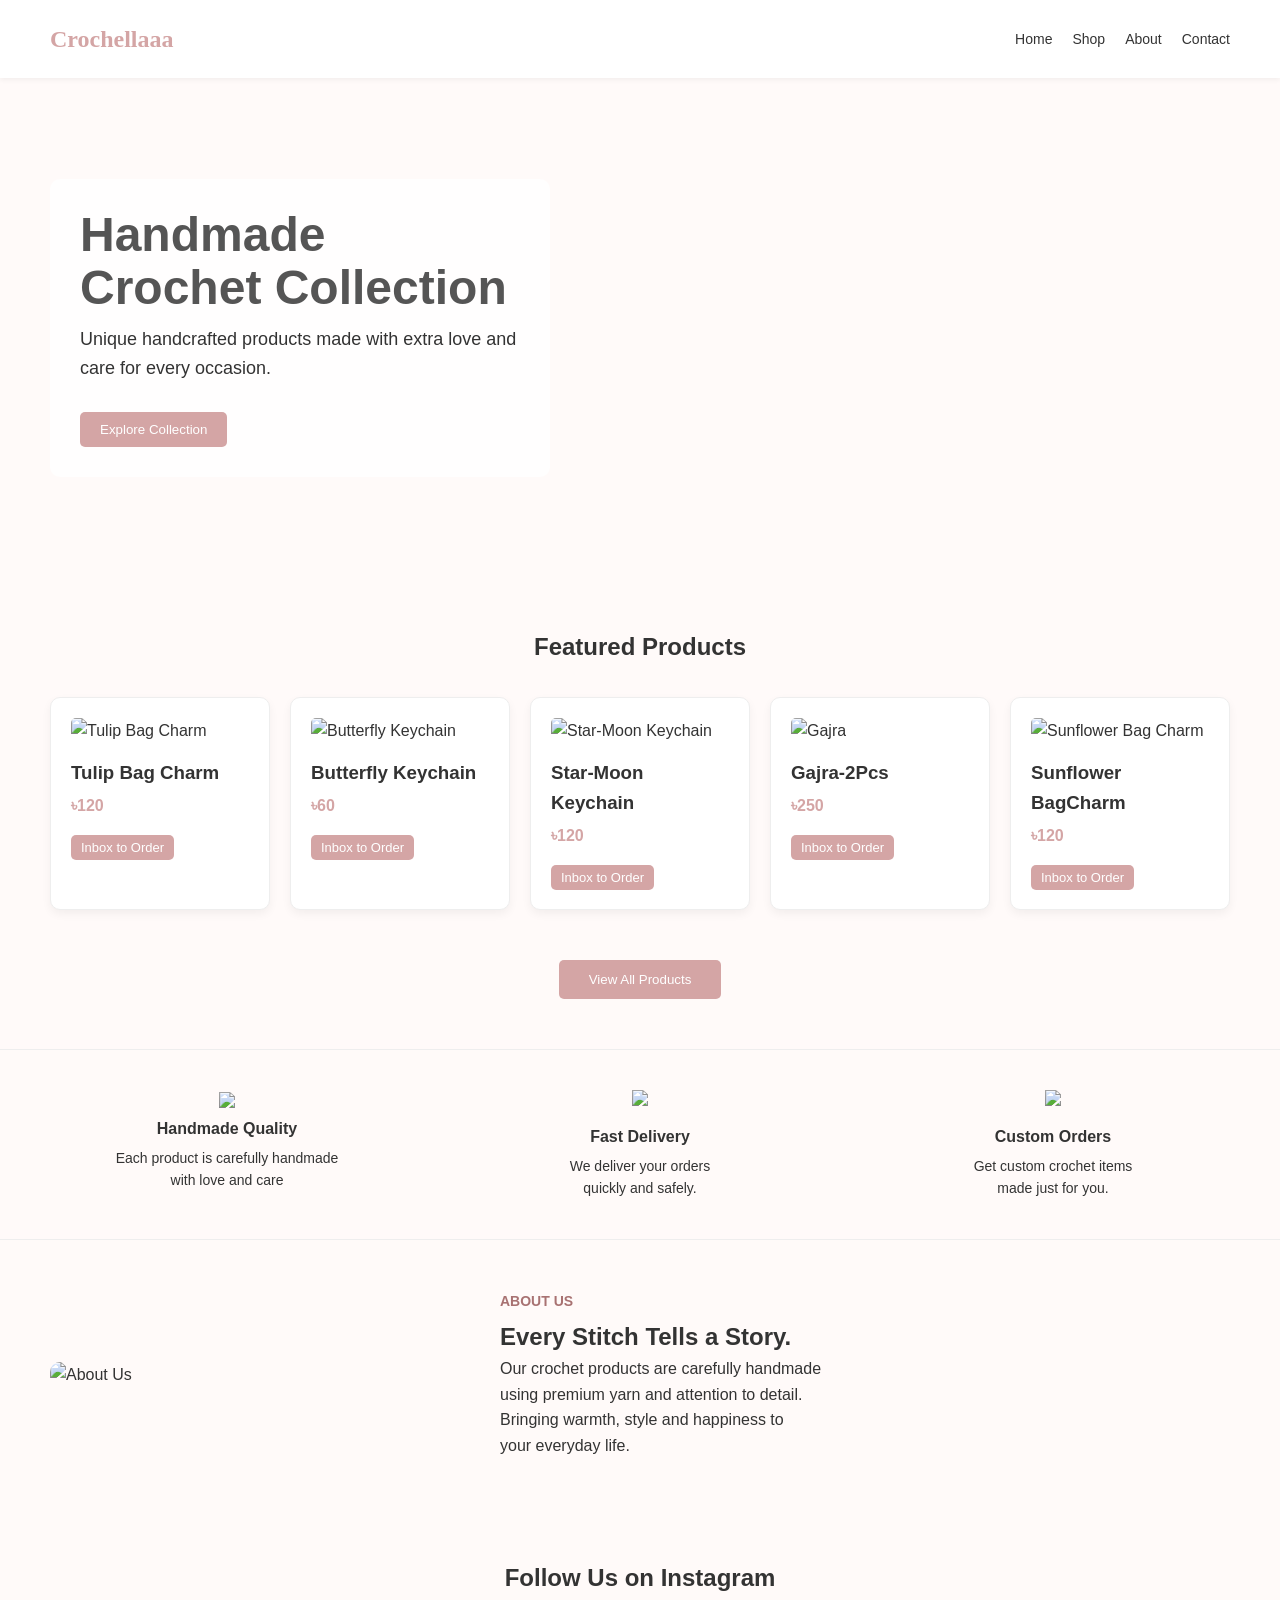
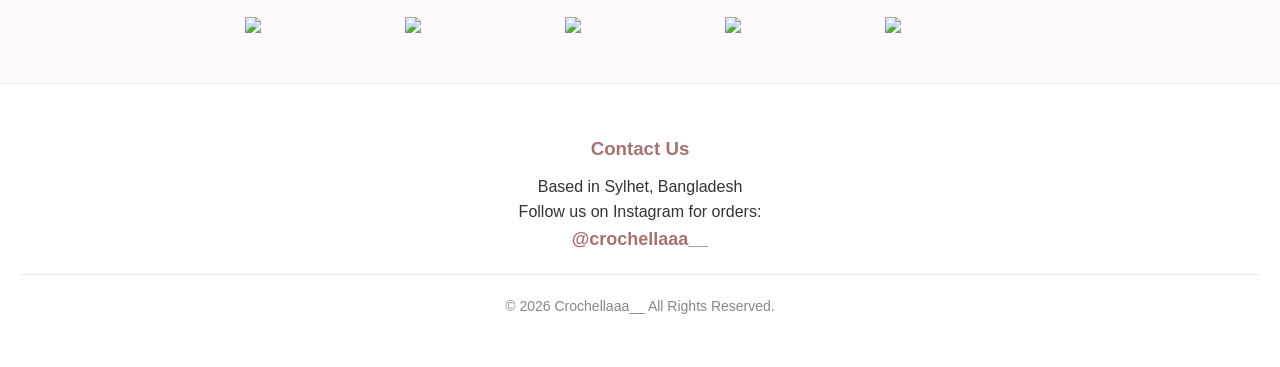
==== index.html @ 15007c13 "Add files via upload" ====
<!DOCTYPE html>
<html lang="en">
<head>

    <link rel="stylesheet" href="style.css">
    <meta charset="UTF-8">
    <meta name="viewport" content="width=device-width, initial-scale=1.0">
    <title>Crochet Studio</title>
    <style>
        html {
    scroll-behavior: smooth;
}
        /* General Styles */
        * { margin: 0; padding: 0; box-sizing: border-box; font-family: 'Arial', sans-serif; }
        body { background-color: #fffaf9; color: #333; line-height: 1.6; }
        
        /* Header */
        header { display: flex; justify-content: space-between; align-items: center; padding: 20px 50px; background: #fff; }
        .logo { font-size: 24px; font-weight: bold; color: #d4a5a5; }
        nav ul { display: flex; list-style: none; }
        nav ul li { margin-left: 20px; }
        nav ul li a { text-decoration: none; color: #333; font-weight: 500; }

        /* Hero Section */
        .hero { 
            height: 500px; 
            background-size: cover; 
            background-position: center; 
            display: flex; 
            align-items: center; 
            padding-left: 50px;
        }
        .hero-content { max-width: 500px; background: rgba(255, 255, 255, 0.8); padding: 30px; border-radius: 10px; }
        .hero h1 { font-size: 48px; color: #555; margin-bottom: 10px; }
        .hero-buttons button { padding: 10px 20px; border: none; cursor: pointer; border-radius: 5px; margin-right: 10px; }
        
        /* Featured Products Section */
        .featured { padding: 50px; text-align: center; }
        .product-grid { display: flex; gap: 20px; justify-content: center; margin-top: 30px; }
        .product-card { background: #fff; padding: 20px; border: 1px solid #eee; border-radius: 10px; width: 250px; }
        .product-card img { width: 100%; height: 200px; object-fit: cover; border-radius: 5px; }

        /* Footer */
        footer { background: #fff; padding: 50px; text-align: center; border-top: 1px solid #eee; }
    </style>
</head>
<body>

    <header>
        
    <div class="logo">Crochellaaa</div>
        <nav>
            <ul>
                <li><a href="#">Home</a></li>
                <li><a href="shop.html">Shop</a></li>
                <li><a href="#about">About</a></li>
                <li><a href="#contact">Contact</a></li>
            </ul>
        </nav>
    </header>

    <section class="hero" style="background-image: url('images/home.png');">
        <div class="hero-content">
            <h1>Handmade Crochet Collection</h1>
            <p>Unique handcrafted products made with extra love and care for every occasion.</p>
            
<div class="hero-buttons">
    <a href="shop.html">
    <button style="background: #d4a5a5; color: white;">Explore Collection</button>
    </a>
</div>
        </div>
    </section>

    <section class="featured">
        <h2>Featured Products</h2>
        <div class="product-grid">
            <div class="product-card">
                <img src="images/product1.png" alt="Tulip Bag Charm">
                <h3>Tulip Bag Charm</h3>
                <p>৳120</p>
                <a href="https://ig.me/m/crochellaaa_" target="_blank" class="order-btn" style="text-decoration: none; padding: 5px 10px; cursor: pointer; border-radius: 5px; font-size: 13px; background: #d4a5a5; color: white; border: none;">
                    Inbox to Order
                </a>
            </div>
            <!-- Repeat for other products -->
             <div class="product-card">
                <img src="images/product2.png" alt="Butterfly Keychain">
                <h3>Butterfly Keychain</h3>
                <p>৳60</p>
                <a href="https://ig.me/m/crochellaaa_" target="_blank" class="order-btn" style="text-decoration: none; padding: 5px 10px; cursor: pointer; border-radius: 5px; font-size: 13px; background: #d4a5a5; color: white; border: none;">
                    Inbox to Order
                </a>
            </div>

            <div class="product-card">
                <img src="images/product3.png" alt="Star-Moon Keychain">
                <h3>Star-Moon Keychain</h3>
                <p>৳120</p>
                <a href="https://ig.me/m/crochellaaa_" target="_blank" class="order-btn" style="text-decoration: none; padding: 5px 10px; cursor: pointer; border-radius: 5px; font-size: 13px; background: #d4a5a5; color: white; border: none;">
                    Inbox to Order
                </a>
            </div>

            <div class="product-card">
                <img src="images/product4.png" alt="Gajra">
                <h3>Gajra-2Pcs</h3>
                <p>৳250</p>
                <a href="https://ig.me/m/crochellaaa_" target="_blank" class="order-btn" style="text-decoration: none; padding: 5px 10px; cursor: pointer; border-radius: 5px; font-size: 13px; background: #d4a5a5; color: white; border: none;">
                    Inbox to Order
                </a>
            </div>

            <div class="product-card">
                <img src="images/product5.png" alt="Sunflower Bag Charm">
                <h3>Sunflower BagCharm</h3>
                <p>৳120</p>
                <a href="https://ig.me/m/crochellaaa_" target="_blank" class="order-btn" style="text-decoration: none; padding: 5px 10px; cursor: pointer; border-radius: 5px; font-size: 13px; background: #d4a5a5; color: white; border: none;">
                    Inbox to Order
                </a>
            </div>

            
        </div>
    </section>

    <div style="text-align: center; margin-bottom: 50px;">
    <a href="shop.html">
    <button style="padding: 12px 30px; background-color: #d4a5a5; color: white; border: none; border-radius: 5px; cursor: pointer;">View All Products</button>
    </a>
</div>

    <!-- Value Proposition Section -->
    <section style="padding: 40px 50px; display: flex; justify-content: space-between; border-top: 1px solid #eee; border-bottom: 1px solid #eee; background-color: #fffaf9;">
    
    <div style="text-align: center; width: 30%;">
        <img src="images/icon1.png" style="width: 50px; margin-bottom:">
        <h4 style="margin-bottom: 5px;">Handmade Quality</h4>
        <p style="font-size: 14px;">Each product is carefully handmade</p>
        <p style="font-size: 14px;">with love and care</p>
    </div>

    <div style="text-align: center; width: 30%;">
        <img src="images/icon2.png" style="width: 50px; margin-bottom: 10px;">
        <h4 style="margin-bottom: 5px;">Fast Delivery</h4>
        <p style="font-size: 14px;">We deliver your orders</p>
        <p style="font-size: 14px;">quickly and safely.</p>
    </div>

    <div style="text-align: center; width: 30%;">
        <img src="images/icon3.png" style="width: 50px; margin-bottom: 10px;">
        <h4 style="margin-bottom: 5px;">Custom Orders</h4>
        <p style="font-size: 14px;">Get custom crochet items</p>
        <p style="font-size: 14px;">made just for you.</p>
    </div>

</section>

    <!-- About Section -->
    <section id="about" style="padding: 50px; display: flex; align-items: center; gap: 50px;">
        <img src="images/about.png" alt="About Us" style="width: 400px; border-radius: 10px;">
        <div>
            <h5 style="color: #a87272; font-size: 14px; text-transform: uppercase; margin-bottom: 5px;">About Us</h5>
            <h2>Every Stitch Tells a Story.</h2>
            <p>Our crochet products are carefully handmade</p> 
            <p>using premium yarn and attention to detail.</p>
            <p>Bringing warmth, style and happiness to</p>
            <p>your everyday life.</p>
        </div>
    </section>

    <!-- Instagram Section -->
    <section id="contact" style="padding: 50px; text-align: center;">
        <h2>Follow Us on Instagram</h2>
        <div style="display: flex; gap: 10px; justify-content: center; margin-top: 20px;">
            <img src="images/product1.png" style="width: 150px;">
            <img src="images/product2.png" style="width: 150px;">
            <img src="images/product3.png" style="width: 150px;">
            <img src="images/product4.png" style="width: 150px;">
            <img src="images/product5.png" style="width: 150px;">
        </div>
    </section>

    <footer style="background: #fff; padding: 50px 20px; border-top: 1px solid #eee; text-align: center;">
    <div style="margin-bottom: 20px;">
        <h3 style="color: #a87272; margin-bottom: 10px;">Contact Us</h3>
        <p>Based in Sylhet, Bangladesh</p>
        <p>Follow us on Instagram for orders:</p>
        <a href="https://www.instagram.com/crochellaaa__?igsh=M29uZ2p0cTk3Z3V2" target="_blank" style="text-decoration: none; color: #a87272; font-weight: bold; font-size: 18px;">
            @crochellaaa__
        </a>
    </div>
    <div style="border-top: 1px solid #eee; padding-top: 20px; color: #888; font-size: 14px;">
        <p>&copy; 2026 Crochellaaa__ All Rights Reserved.</p>
    </div>
</footer>
</body>
</html>
---- style.css ----
/* Reset & Base Styles */
* {
    margin: 0;
    padding: 0;
    box-sizing: border-box;
}

body {
    font-family: 'Segoe UI', Tahoma, Geneva, Verdana, sans-serif;
    background-color: #fdfbf7;
    color: #4a4a4a;
    line-height: 1.6;
}

/* Header */
header {
    display: flex;
    justify-content: space-between;
    align-items: center;
    padding: 20px 80px;
    background: #ffffff;
    box-shadow: 0 2px 5px rgba(0,0,0,0.05);
}

.logo {
    font-size: 50px;
    font-weight: bold;
    color: #a87272;
    font-family: 'Dancing Script', cursive;
    font-style: normal;
}

nav ul {
    display: flex;
    list-style: none;
}

nav ul li {
    margin-left: 30px;
}

nav ul li a {
    text-decoration: none;
    color: #333;
    font-weight: 600;
    font-size: 14px;
}

/* Hero Section */
.hero {
    height: 80vh;
    background-size: cover;
    background-position: center;
    display: flex;
    align-items: center;
    padding-left: 100px;
}

.hero-content {
    max-width: 500px;
}

.hero h1 {
    font-size: 56px;
    color: #333;
    line-height: 1.1;
    margin-bottom: 20px;
}

.hero p {
    font-size: 18px;
    margin-bottom: 30px;
}

.btn {
    padding: 15px 30px;
    border-radius: 25px;
    border: none;
    cursor: pointer;
    font-weight: 600;
    margin-right: 15px;
}

.btn-primary {
    background-color: #d4a5a5;
    color: white;
}

.btn-secondary {
    background-color: transparent;
    border: 2px solid #d4a5a5;
    color: #d4a5a5;
}

/* Featured Products */
.featured {
    padding: 80px 50px;
    text-align: center;
}

.product-grid {
    display: grid;
    grid-template-columns: repeat(4, 1fr);
    gap: 30px;
    margin-top: 40px;
}

.product-card {
    background: white;
    padding: 15px;
    border-radius: 15px;
    box-shadow: 0 4px 10px rgba(0,0,0,0.05);
    text-align: left;
}

.product-card img {
    width: 100%;
    height: 250px;
    object-fit: cover;
    border-radius: 10px;
}

.product-card h3 {
    margin: 15px 0 5px;
}

.product-card p {
    font-weight: bold;
    color: #d4a5a5;
    margin-bottom: 15px;
}

.btn-order {
    width: 100%;
    padding: 10px;
    background: #fdfbf7;
    border: 1px solid #d4a5a5;
    color: #d4a5a5;
    border-radius: 5px;
    cursor: pointer;
}
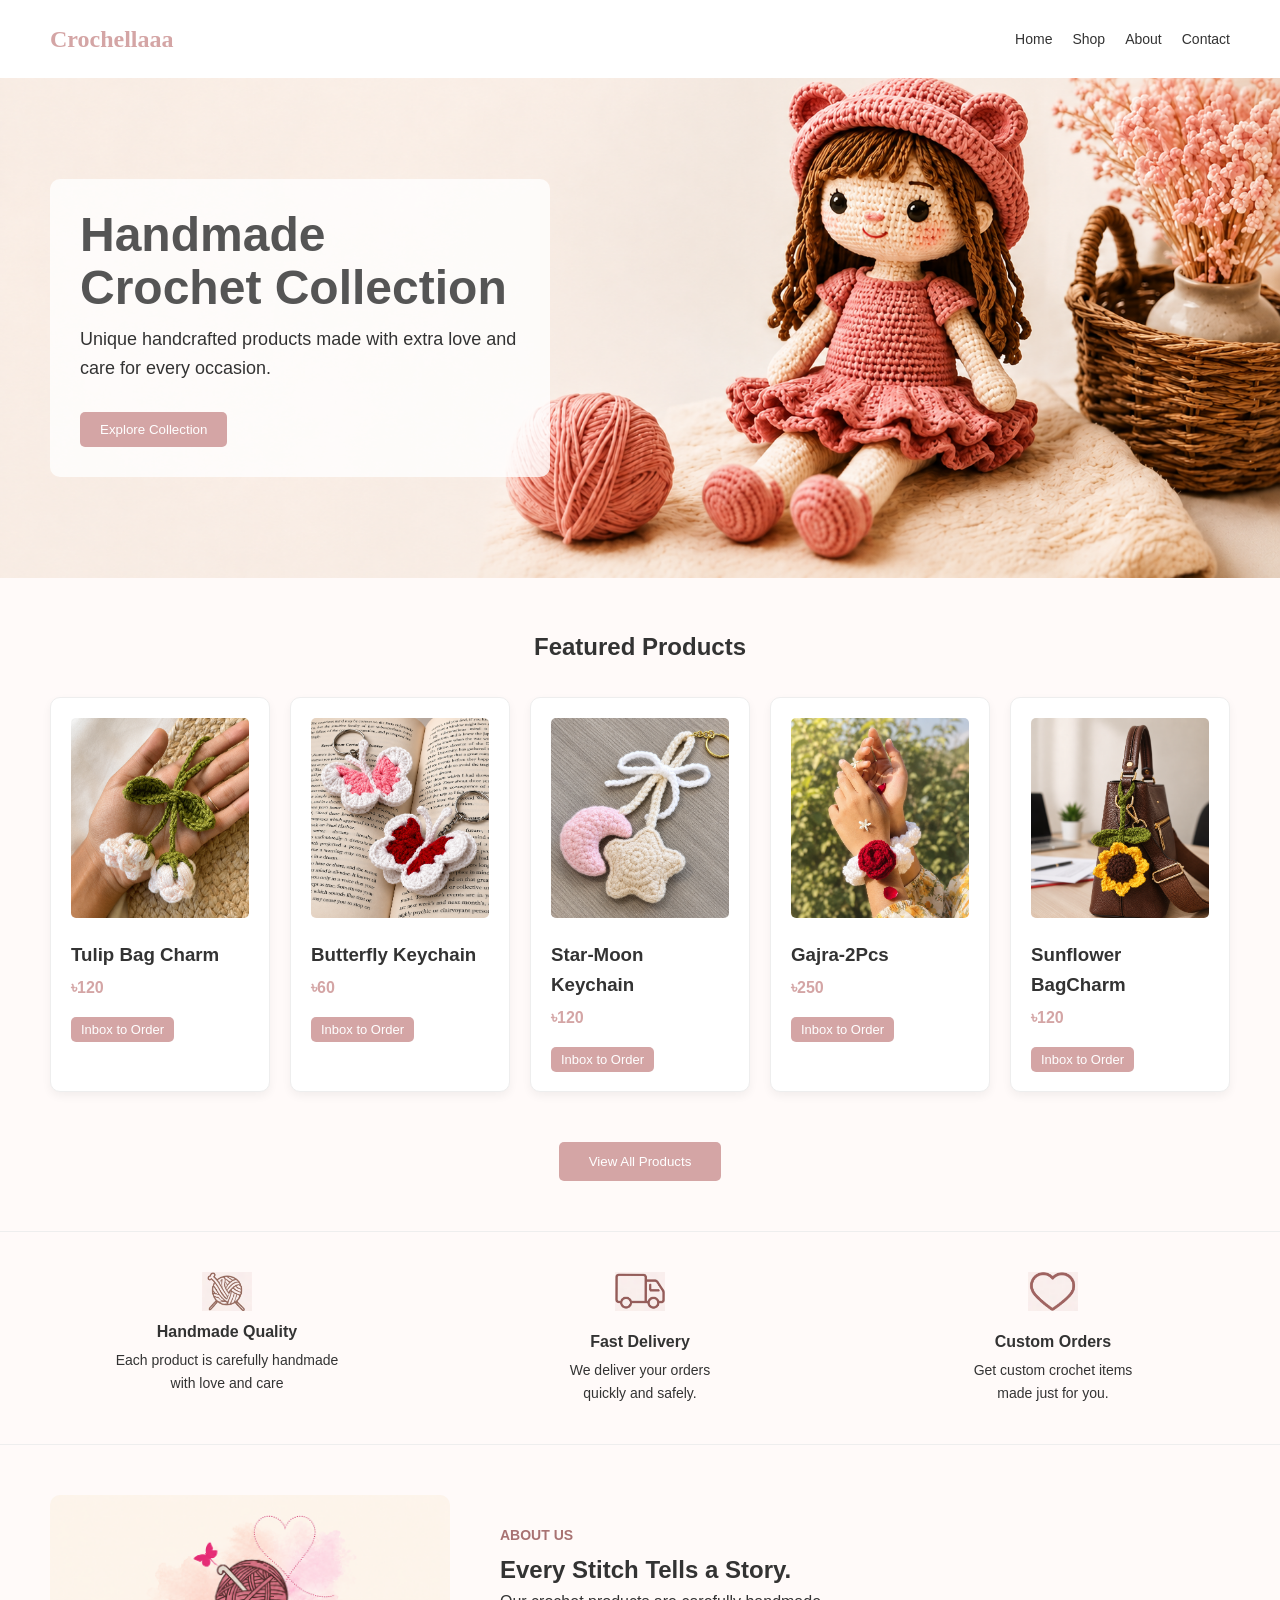
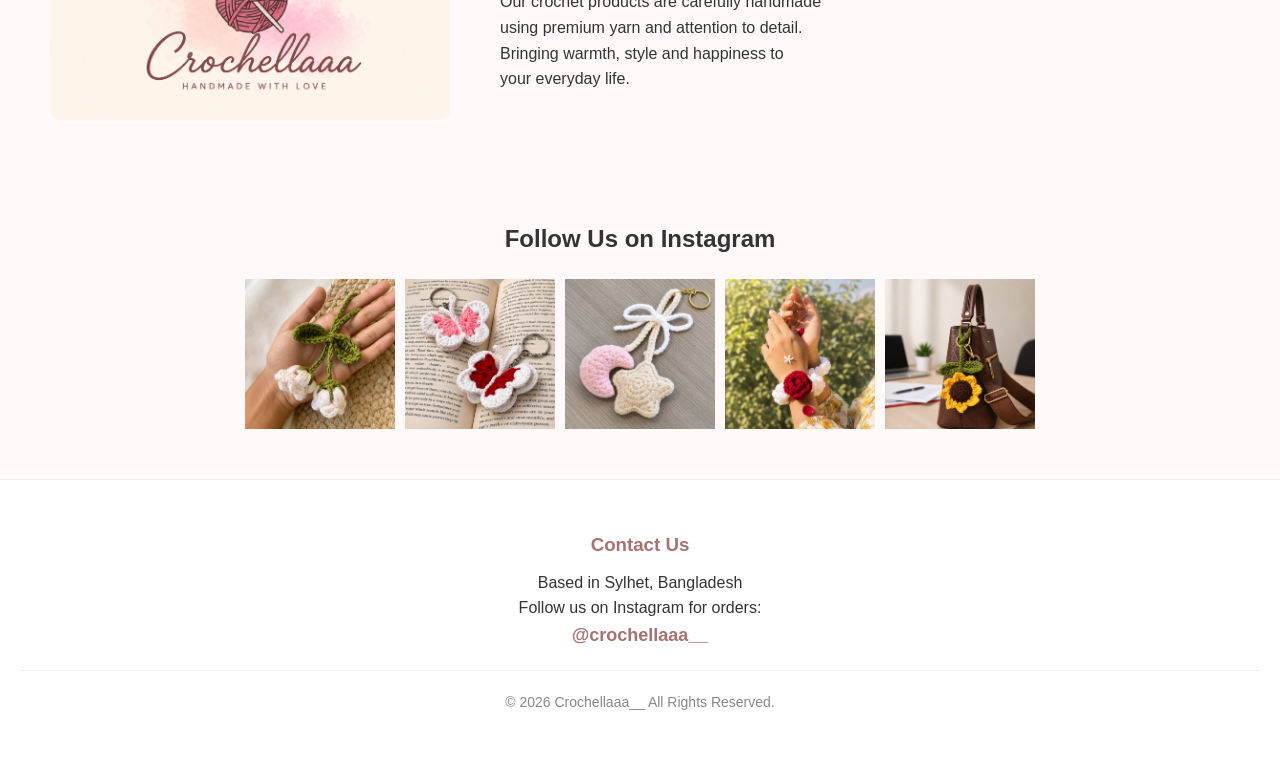
==== commit fdc8d3fb: "Update product order links in index.html" ====
--- a/index.html
+++ b/index.html
@@ -80,7 +80,7 @@
                 <img src="images/product1.png" alt="Tulip Bag Charm">
                 <h3>Tulip Bag Charm</h3>
                 <p>৳120</p>
-                <a href="https://ig.me/m/crochellaaa_" target="_blank" class="order-btn" style="text-decoration: none; padding: 5px 10px; cursor: pointer; border-radius: 5px; font-size: 13px; background: #d4a5a5; color: white; border: none;">
+                <a href="https://ig.me/m/crochellaaa__" target="_blank" class="order-btn" style="text-decoration: none; padding: 5px 10px; cursor: pointer; border-radius: 5px; font-size: 13px; background: #d4a5a5; color: white; border: none;">
                     Inbox to Order
                 </a>
             </div>
@@ -89,7 +89,7 @@
                 <img src="images/product2.png" alt="Butterfly Keychain">
                 <h3>Butterfly Keychain</h3>
                 <p>৳60</p>
-                <a href="https://ig.me/m/crochellaaa_" target="_blank" class="order-btn" style="text-decoration: none; padding: 5px 10px; cursor: pointer; border-radius: 5px; font-size: 13px; background: #d4a5a5; color: white; border: none;">
+                <a href="https://ig.me/m/crochellaaa__" target="_blank" class="order-btn" style="text-decoration: none; padding: 5px 10px; cursor: pointer; border-radius: 5px; font-size: 13px; background: #d4a5a5; color: white; border: none;">
                     Inbox to Order
                 </a>
             </div>
@@ -98,7 +98,7 @@
                 <img src="images/product3.png" alt="Star-Moon Keychain">
                 <h3>Star-Moon Keychain</h3>
                 <p>৳120</p>
-                <a href="https://ig.me/m/crochellaaa_" target="_blank" class="order-btn" style="text-decoration: none; padding: 5px 10px; cursor: pointer; border-radius: 5px; font-size: 13px; background: #d4a5a5; color: white; border: none;">
+                <a href="https://ig.me/m/crochellaaa__" target="_blank" class="order-btn" style="text-decoration: none; padding: 5px 10px; cursor: pointer; border-radius: 5px; font-size: 13px; background: #d4a5a5; color: white; border: none;">
                     Inbox to Order
                 </a>
             </div>
@@ -107,7 +107,7 @@
                 <img src="images/product4.png" alt="Gajra">
                 <h3>Gajra-2Pcs</h3>
                 <p>৳250</p>
-                <a href="https://ig.me/m/crochellaaa_" target="_blank" class="order-btn" style="text-decoration: none; padding: 5px 10px; cursor: pointer; border-radius: 5px; font-size: 13px; background: #d4a5a5; color: white; border: none;">
+                <a href="https://ig.me/m/crochellaaa__" target="_blank" class="order-btn" style="text-decoration: none; padding: 5px 10px; cursor: pointer; border-radius: 5px; font-size: 13px; background: #d4a5a5; color: white; border: none;">
                     Inbox to Order
                 </a>
             </div>
@@ -116,7 +116,7 @@
                 <img src="images/product5.png" alt="Sunflower Bag Charm">
                 <h3>Sunflower BagCharm</h3>
                 <p>৳120</p>
-                <a href="https://ig.me/m/crochellaaa_" target="_blank" class="order-btn" style="text-decoration: none; padding: 5px 10px; cursor: pointer; border-radius: 5px; font-size: 13px; background: #d4a5a5; color: white; border: none;">
+                <a href="https://ig.me/m/crochellaaa__" target="_blank" class="order-btn" style="text-decoration: none; padding: 5px 10px; cursor: pointer; border-radius: 5px; font-size: 13px; background: #d4a5a5; color: white; border: none;">
                     Inbox to Order
                 </a>
             </div>
@@ -196,4 +196,4 @@
     </div>
 </footer>
 </body>
-</html>+</html>
--- a/style.css
+++ b/style.css
@@ -140,3 +140,34 @@
     border-radius: 5px;
     cursor: pointer;
 }
+
+
+@media screen and (max-width: 768px) {
+    
+    header {
+        flex-direction: column;
+        padding: 10px;
+    }
+    nav ul {
+        margin-top: 10px;
+    }
+    nav ul li {
+        margin: 0 5px;
+    }
+
+    
+    .product-grid {
+        flex-direction: column;
+        align-items: center;
+    }
+    .product-card {
+        width: 90%;
+        margin-bottom: 20px;
+    }
+
+    
+    .hero {
+        padding: 20px;
+        text-align: center;
+    }
+}
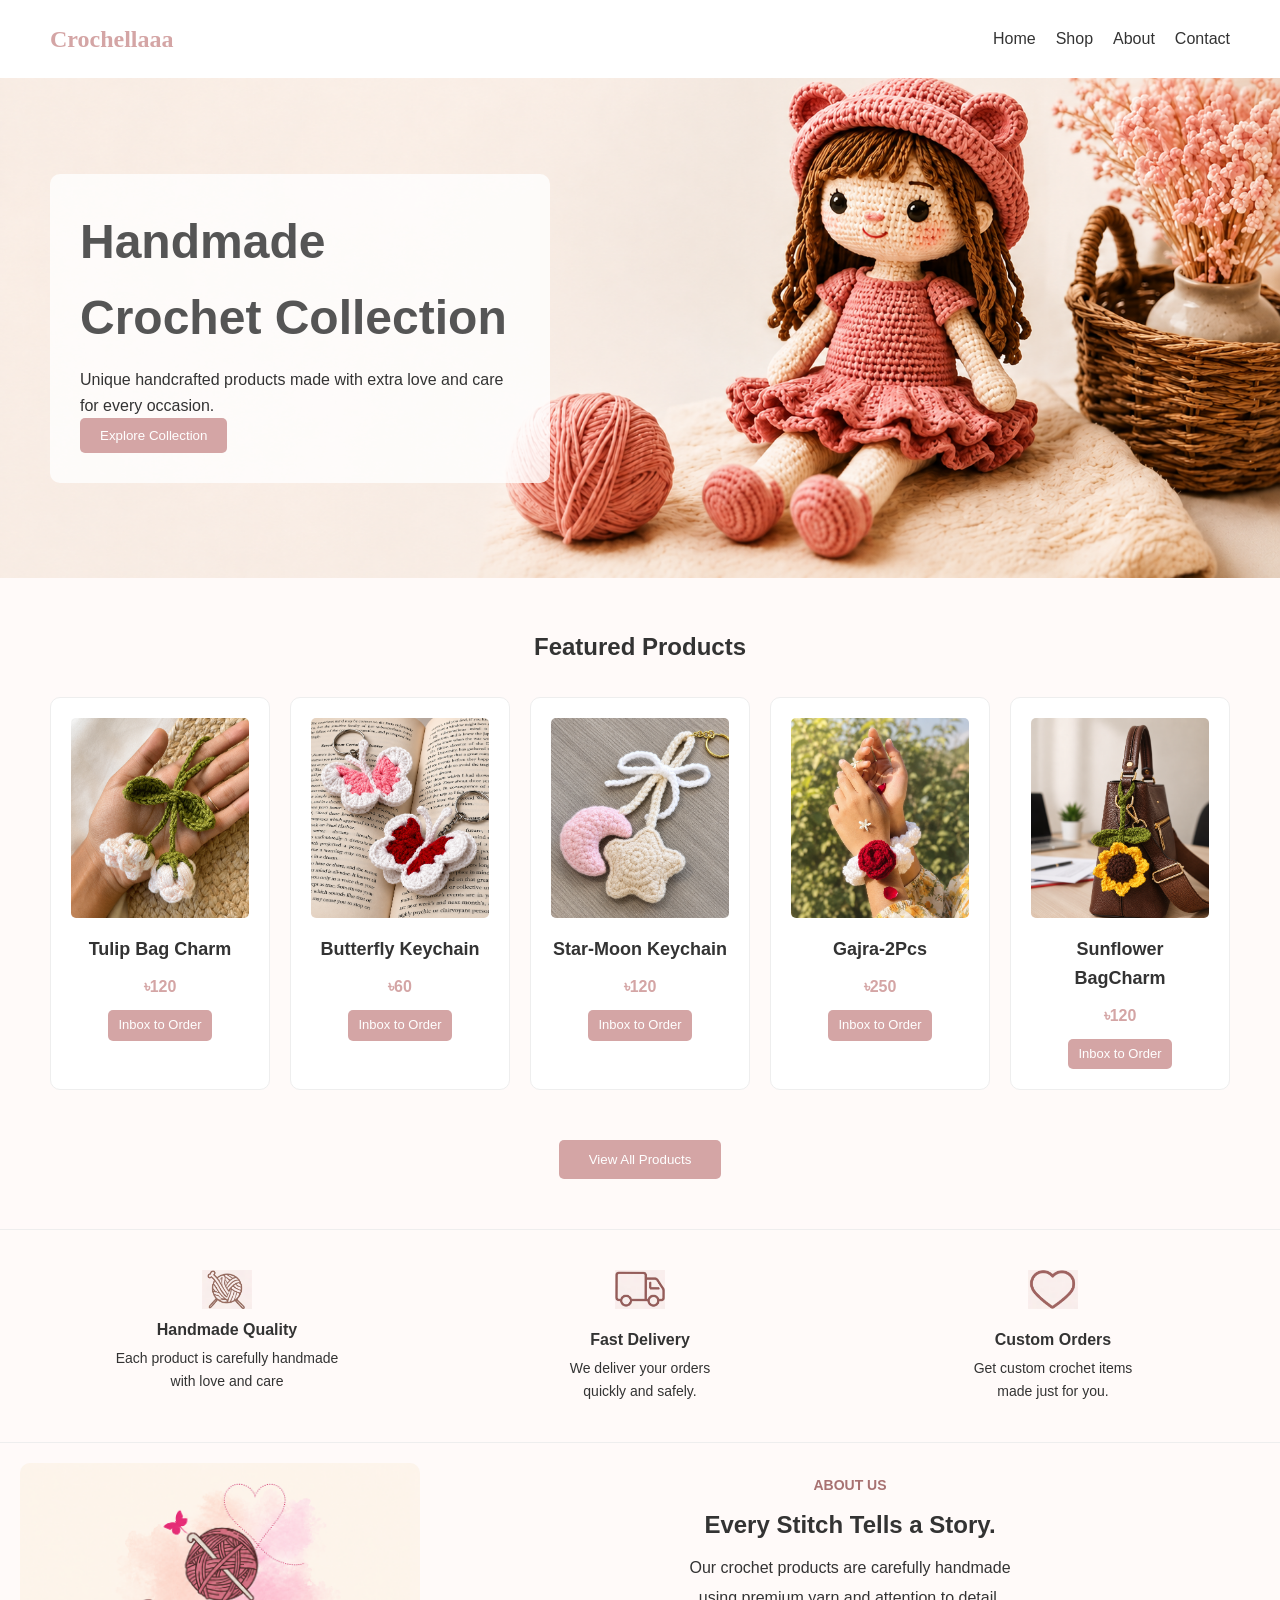
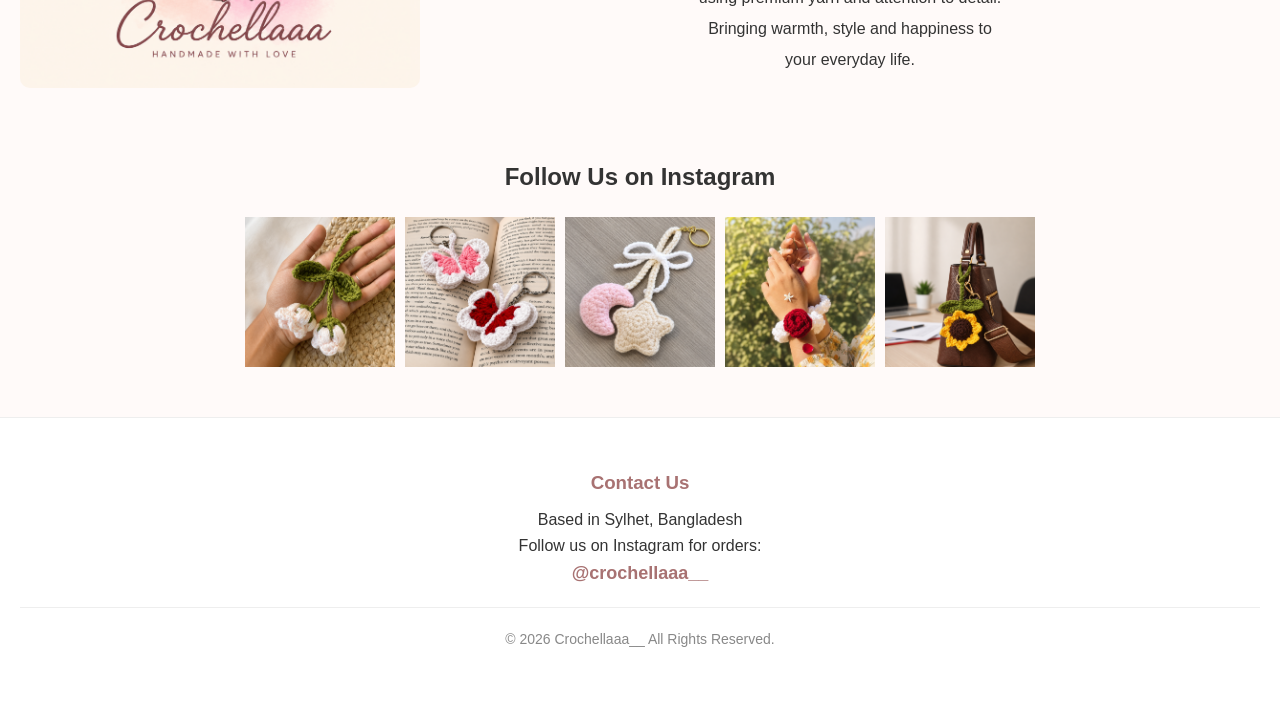
==== commit 0b1c8755: "Refactor About section for better responsiveness Updated the About section to improve layout and sty" ====
--- a/index.html
+++ b/index.html
@@ -158,17 +158,17 @@
 </section>
 
     <!-- About Section -->
-    <section id="about" style="padding: 50px; display: flex; align-items: center; gap: 50px;">
-        <img src="images/about.png" alt="About Us" style="width: 400px; border-radius: 10px;">
-        <div>
-            <h5 style="color: #a87272; font-size: 14px; text-transform: uppercase; margin-bottom: 5px;">About Us</h5>
-            <h2>Every Stitch Tells a Story.</h2>
-            <p>Our crochet products are carefully handmade</p> 
-            <p>using premium yarn and attention to detail.</p>
-            <p>Bringing warmth, style and happiness to</p>
-            <p>your everyday life.</p>
-        </div>
-    </section>
+<section id="about" style="padding: 20px; display: flex; flex-wrap: wrap; align-items: center; justify-content: center; gap: 20px;">
+    <img src="images/about.png" alt="About Us" style="width: 100%; max-width: 400px; border-radius: 10px;">
+    <div style="flex: 1; min-width: 300px; text-align: center;">
+        <h5 style="color: #a87272; font-size: 14px; text-transform: uppercase; margin-bottom: 5px;">About Us</h5>
+        <h2 style="font-size: 24px; margin: 10px 0;">Every Stitch Tells a Story.</h2>
+        <p style="margin: 5px 0;">Our crochet products are carefully handmade</p>
+        <p style="margin: 5px 0;">using premium yarn and attention to detail.</p>
+        <p style="margin: 5px 0;">Bringing warmth, style and happiness to</p>
+        <p style="margin: 5px 0;">your everyday life.</p>
+    </div>
+</section>
 
     <!-- Instagram Section -->
     <section id="contact" style="padding: 50px; text-align: center;">
--- a/style.css
+++ b/style.css
@@ -1,4 +1,3 @@
-
 /* Reset & Base Styles */
 * {
     margin: 0;
@@ -24,11 +23,10 @@
 }
 
 .logo {
-    font-size: 50px;
+    font-size: 40px;
     font-weight: bold;
     color: #a87272;
     font-family: 'Dancing Script', cursive;
-    font-style: normal;
 }
 
 nav ul {
@@ -37,14 +35,13 @@
 }
 
 nav ul li {
-    margin-left: 30px;
+    margin-left: 20px;
 }
 
 nav ul li a {
     text-decoration: none;
     color: #333;
     font-weight: 600;
-    font-size: 14px;
 }
 
 /* Hero Section */
@@ -59,38 +56,15 @@
 
 .hero-content {
     max-width: 500px;
+    background: rgba(255, 255, 255, 0.8);
+    padding: 30px;
+    border-radius: 10px;
 }
 
 .hero h1 {
-    font-size: 56px;
+    font-size: 48px;
     color: #333;
-    line-height: 1.1;
-    margin-bottom: 20px;
-}
-
-.hero p {
-    font-size: 18px;
-    margin-bottom: 30px;
-}
-
-.btn {
-    padding: 15px 30px;
-    border-radius: 25px;
-    border: none;
-    cursor: pointer;
-    font-weight: 600;
-    margin-right: 15px;
-}
-
-.btn-primary {
-    background-color: #d4a5a5;
-    color: white;
-}
-
-.btn-secondary {
-    background-color: transparent;
-    border: 2px solid #d4a5a5;
-    color: #d4a5a5;
+    margin-bottom: 10px;
 }
 
 /* Featured Products */
@@ -102,72 +76,152 @@
 .product-grid {
     display: grid;
     grid-template-columns: repeat(4, 1fr);
-    gap: 30px;
+    gap: 20px;
     margin-top: 40px;
 }
 
 .product-card {
-    background: white;
+    background: #fff;
+    border: 1px solid #eee;
     padding: 15px;
-    border-radius: 15px;
-    box-shadow: 0 4px 10px rgba(0,0,0,0.05);
-    text-align: left;
+    border-radius: 10px;
+    text-align: center;
 }
 
 .product-card img {
     width: 100%;
-    height: 250px;
+    height: 200px;
     object-fit: cover;
-    border-radius: 10px;
+    border-radius: 5px;
 }
 
 .product-card h3 {
-    margin: 15px 0 5px;
+    margin: 10px 0;
+    font-size: 18px;
 }
 
 .product-card p {
+    color: #d4a5a5;
     font-weight: bold;
-    color: #d4a5a5;
-    margin-bottom: 15px;
-}
-
-.btn-order {
-    width: 100%;
-    padding: 10px;
-    background: #fdfbf7;
-    border: 1px solid #d4a5a5;
-    color: #d4a5a5;
+    margin-bottom: 10px;
+}
+
+.order-btn {
+    display: inline-block;
+    padding: 8px 15px;
+    background: #d4a5a5;
+    color: white;
+    text-decoration: none;
     border-radius: 5px;
-    cursor: pointer;
-}
-
+    font-size: 14px;
+}
+
+/* Responsive - Mobile View */
 
 @media screen and (max-width: 768px) {
     
-    header {
-        flex-direction: column;
-        padding: 10px;
-    }
-    nav ul {
-        margin-top: 10px;
-    }
-    nav ul li {
-        margin: 0 5px;
+    html, body {
+        width: 100% !important;
+        overflow-x: hidden !important;
+        margin: 0 !important;
+        padding: 0 !important;
+    }
+
+    
+    .hero, .hero-content, .main-banner {
+        width: 100% !important;
+        max-width: 100% !important;
+        padding: 20px 10px !important;
+        box-sizing: border-box !important;
     }
 
     
     .product-grid {
-        flex-direction: column;
-        align-items: center;
-    }
+        display: flex !important;
+        flex-direction: row !important;
+        flex-wrap: wrap !important;
+        justify-content: space-between !important;
+        width: 100% !important;
+        padding: 10px !important;
+        box-sizing: border-box !important;
+        gap: 8px !important;
+    }
+
+    
     .product-card {
-        width: 90%;
-        margin-bottom: 20px;
-    }
-
-    
-    .hero {
-        padding: 20px;
-        text-align: center;
-    }
-}
+        width: 30% !important; 
+        flex: 0 0 30% !important;
+        margin: 0 0 15px 0 !important;
+        padding: 6px !important;
+        box-sizing: border-box !important;
+        border: 1px solid #f0f0f0 !important;
+        border-radius: 8px !important;
+        text-align: center !important;
+    }
+
+    
+    .product-card img {
+        width: 100% !important;
+        height: 90px !important; 
+        object-fit: cover !important;
+        border-radius: 4px !important;
+    }
+
+    
+    .product-card h3 {
+        font-size: 11px !important;
+        margin: 5px 0 !important;
+        white-space: nowrap !important;
+        overflow: hidden !important;
+        text-overflow: ellipsis !important; 
+    }
+
+    .product-card p, .product-card .price {
+        font-size: 11px !important;
+        margin: 3px 0 !important;
+    }
+
+    .product-card button, .product-card .btn {
+        font-size: 9px !important;
+        padding: 4px 2px !important;
+        width: 100% !important;
+    }
+
+    .about-section, .about-container {
+        display: flex !important;
+        flex-direction: column !important;
+        align-items: center !important;
+        justify-content: center !important;
+        width: 100% !important;
+        max-width: 100% !important;
+        overflow: hidden !important; 
+        padding: 20px 10px !important;
+        box-sizing: border-box !important;
+    }
+
+   
+    .about-section img {
+        width: 90% !important; 
+        max-width: 400px !important; 
+        height: auto !important; 
+        margin: 0 auto !important;
+        display: block !important;
+    }
+
+    
+    .about-text {
+        width: 100% !important;
+        text-align: center !important;
+        margin-top: 15px !important;
+        padding: 0 15px !important;
+        box-sizing: border-box !important;
+    }
+    
+    .features-grid, .instagram-grid {
+        display: flex !important;
+        flex-wrap: nowrap !important; 
+        overflow-x: auto !important; 
+        width: 100% !important;
+        gap: 10px !important;
+    }
+}
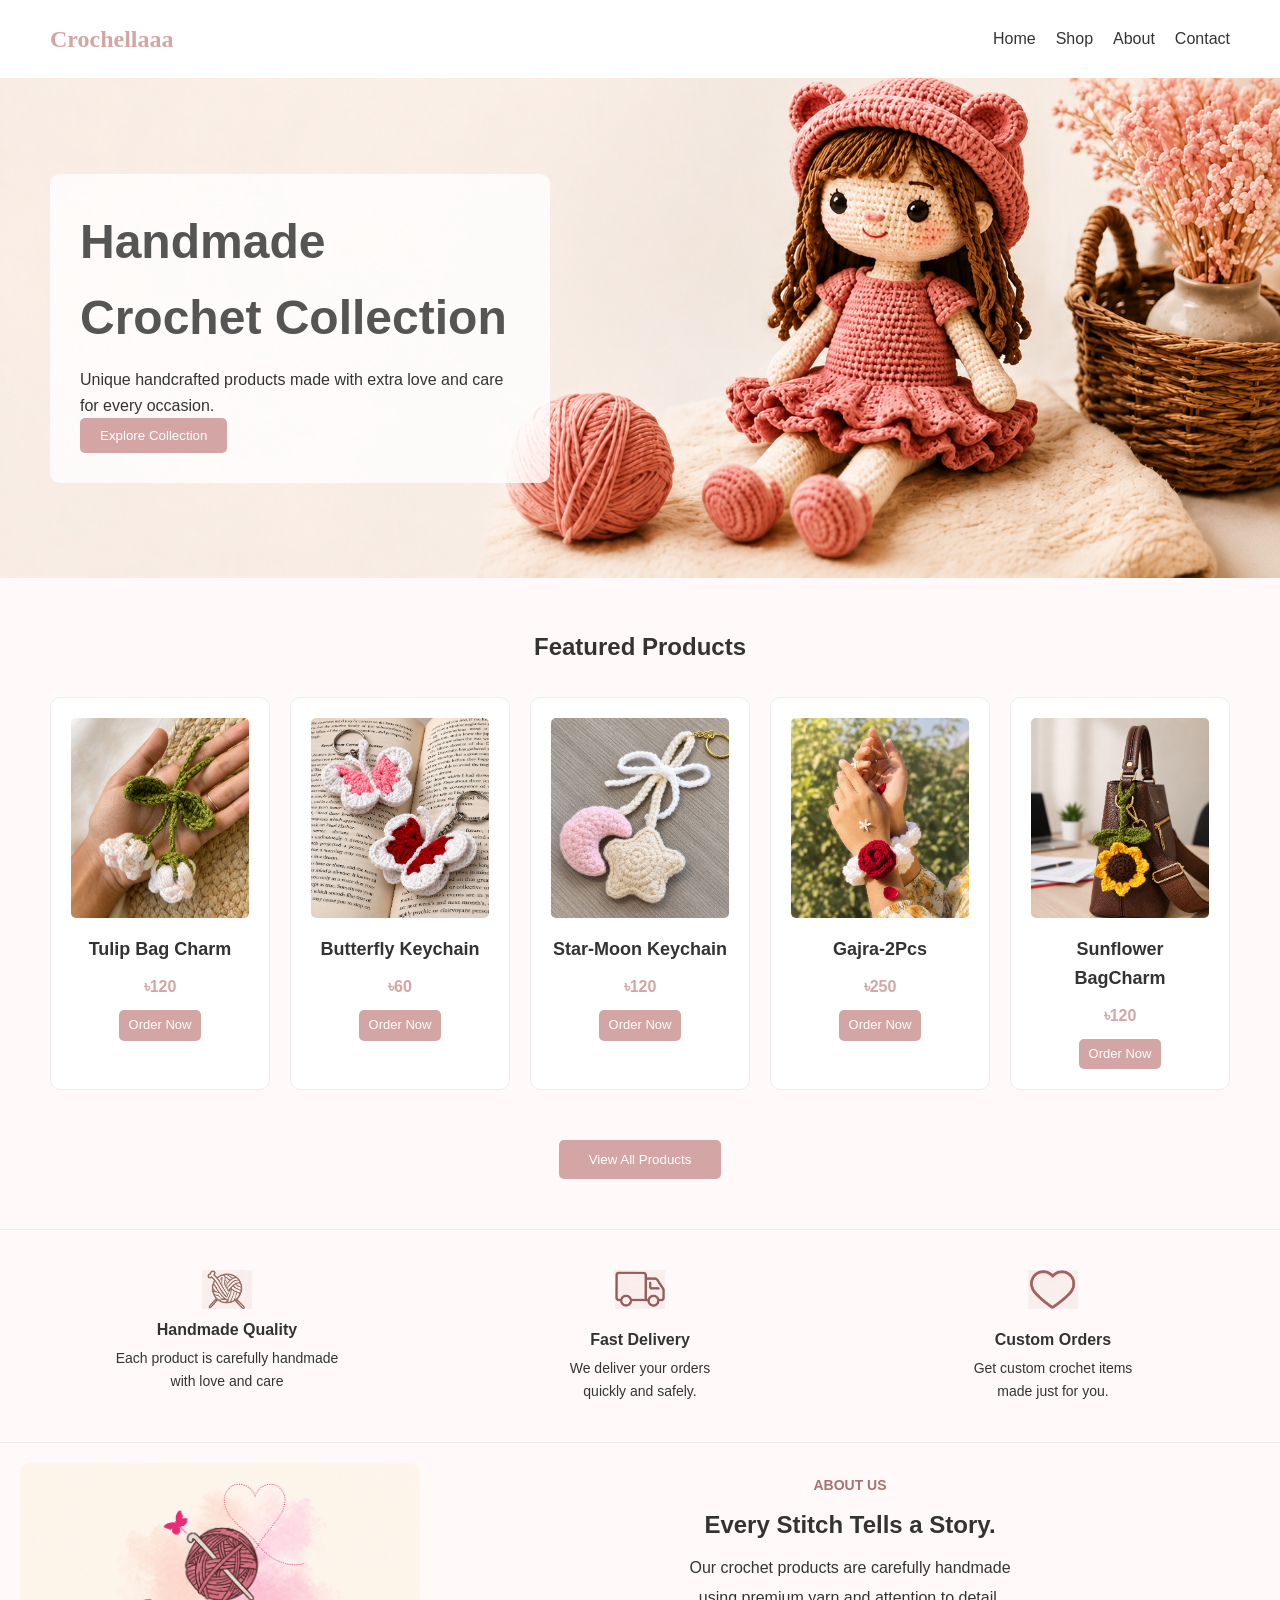
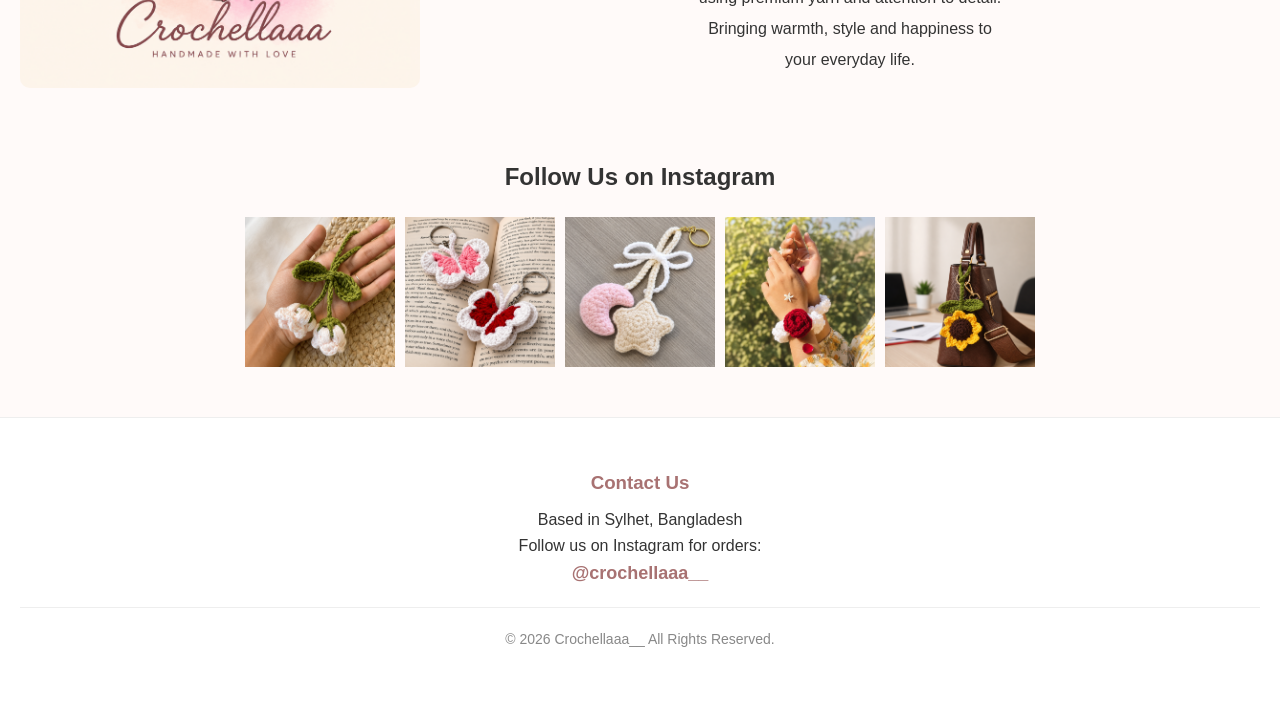
==== commit 11cecda4: "Change 'Inbox to Order' to 'Order Now' for products" ====
--- a/index.html
+++ b/index.html
@@ -81,7 +81,7 @@
                 <h3>Tulip Bag Charm</h3>
                 <p>৳120</p>
                 <a href="https://ig.me/m/crochellaaa__" target="_blank" class="order-btn" style="text-decoration: none; padding: 5px 10px; cursor: pointer; border-radius: 5px; font-size: 13px; background: #d4a5a5; color: white; border: none;">
-                    Inbox to Order
+                    Order Now
                 </a>
             </div>
             <!-- Repeat for other products -->
@@ -90,7 +90,7 @@
                 <h3>Butterfly Keychain</h3>
                 <p>৳60</p>
                 <a href="https://ig.me/m/crochellaaa__" target="_blank" class="order-btn" style="text-decoration: none; padding: 5px 10px; cursor: pointer; border-radius: 5px; font-size: 13px; background: #d4a5a5; color: white; border: none;">
-                    Inbox to Order
+                    Order Now
                 </a>
             </div>
 
@@ -99,7 +99,7 @@
                 <h3>Star-Moon Keychain</h3>
                 <p>৳120</p>
                 <a href="https://ig.me/m/crochellaaa__" target="_blank" class="order-btn" style="text-decoration: none; padding: 5px 10px; cursor: pointer; border-radius: 5px; font-size: 13px; background: #d4a5a5; color: white; border: none;">
-                    Inbox to Order
+                    Order Now
                 </a>
             </div>
 
@@ -108,7 +108,7 @@
                 <h3>Gajra-2Pcs</h3>
                 <p>৳250</p>
                 <a href="https://ig.me/m/crochellaaa__" target="_blank" class="order-btn" style="text-decoration: none; padding: 5px 10px; cursor: pointer; border-radius: 5px; font-size: 13px; background: #d4a5a5; color: white; border: none;">
-                    Inbox to Order
+                    Order Now
                 </a>
             </div>
 
@@ -117,7 +117,7 @@
                 <h3>Sunflower BagCharm</h3>
                 <p>৳120</p>
                 <a href="https://ig.me/m/crochellaaa__" target="_blank" class="order-btn" style="text-decoration: none; padding: 5px 10px; cursor: pointer; border-radius: 5px; font-size: 13px; background: #d4a5a5; color: white; border: none;">
-                    Inbox to Order
+                    Order Now
                 </a>
             </div>
 
--- a/style.css
+++ b/style.css
@@ -116,9 +116,39 @@
     font-size: 14px;
 }
 
-/* Responsive - Mobile View */
+
 
 @media screen and (max-width: 768px) {
+
+    header, nav {
+        display: flex !important;
+        flex-direction: column !important; 
+        align-items: center !important;
+        width: 100% !important;
+        padding: 10px 0 !important;
+    }
+
+    
+    .nav-links, ul {
+        display: flex !important;
+        justify-content: center !important;
+        gap: 10px !important; 
+        padding: 0 !important;
+        margin-top: 10px !important;
+        list-style: none !important;
+    }
+
+    
+    nav a, .nav-item {
+        font-size: 12px !important;
+        padding: 2px 4px !important;
+    }
+
+    
+    .logo {
+        font-size: 20px !important;
+        margin-bottom: 5px !important;
+    }
     
     html, body {
         width: 100% !important;
@@ -134,7 +164,6 @@
         padding: 20px 10px !important;
         box-sizing: border-box !important;
     }
-
     
     .product-grid {
         display: flex !important;
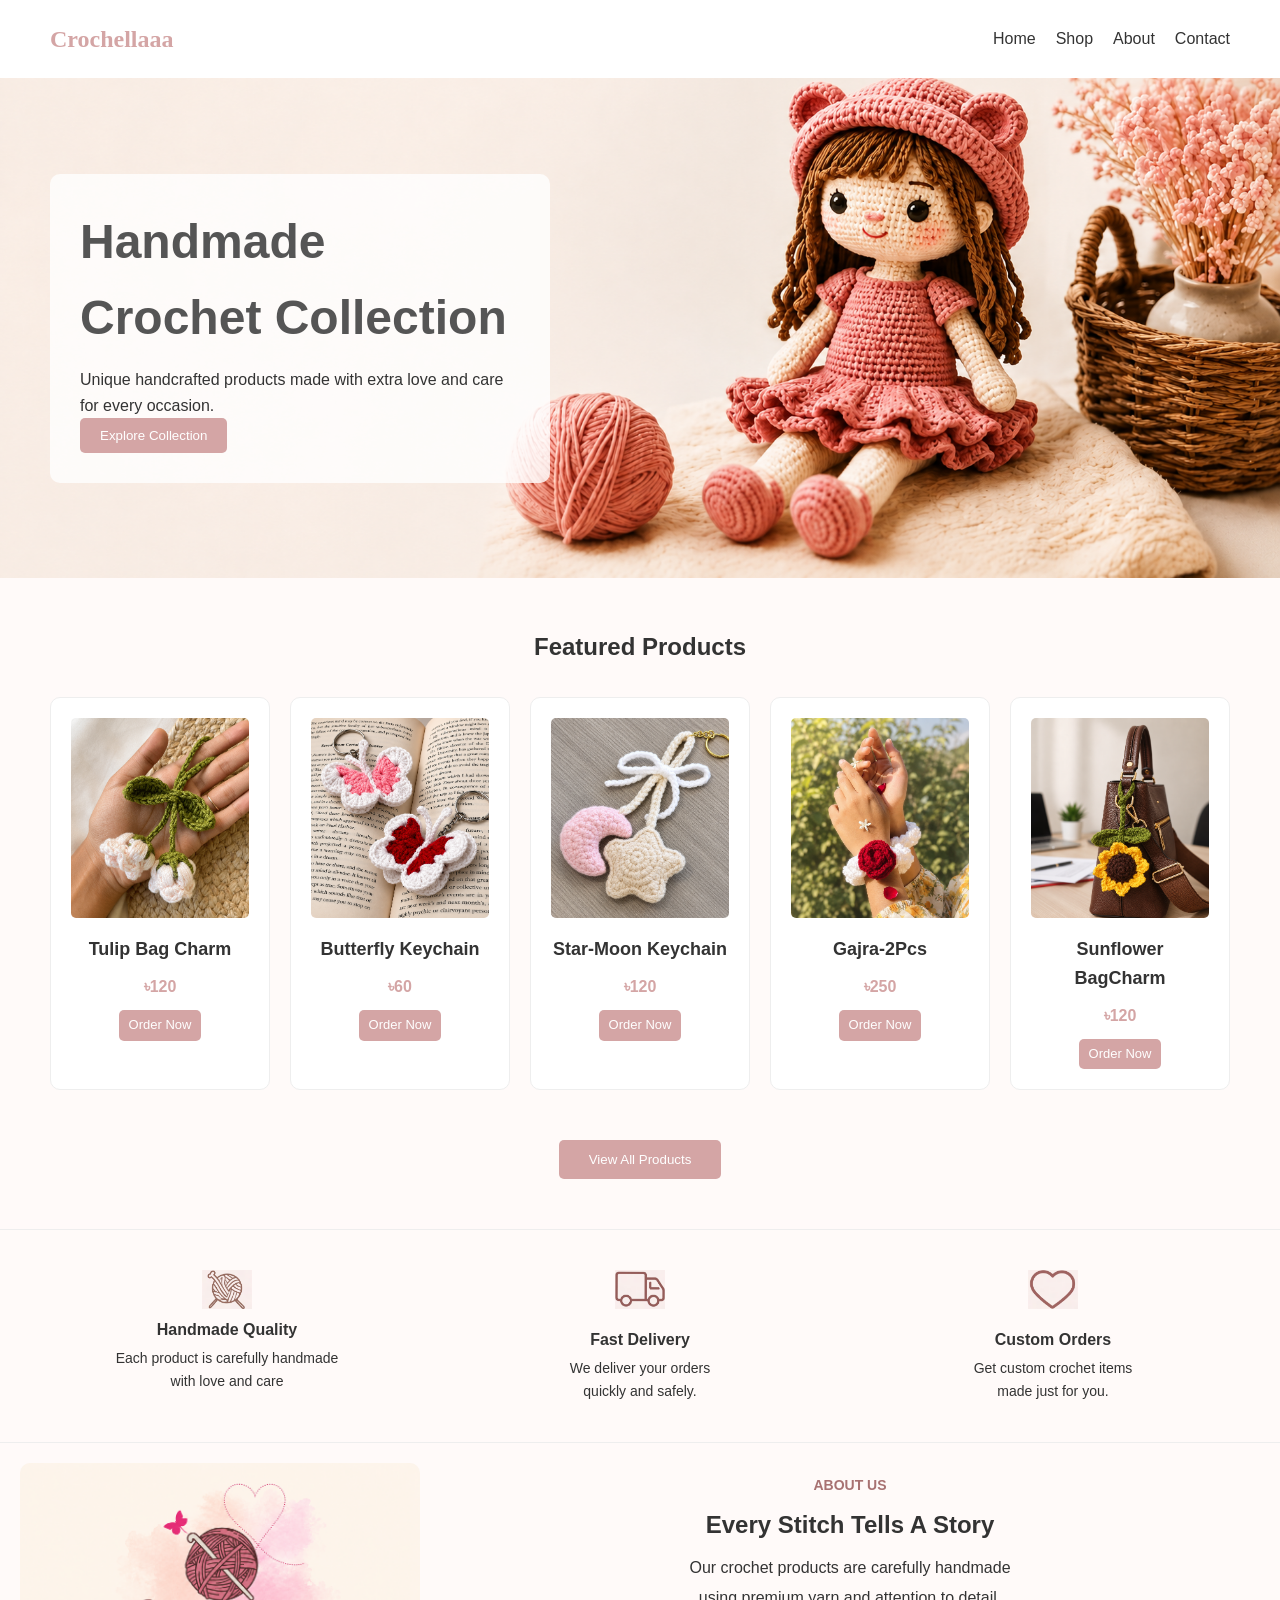
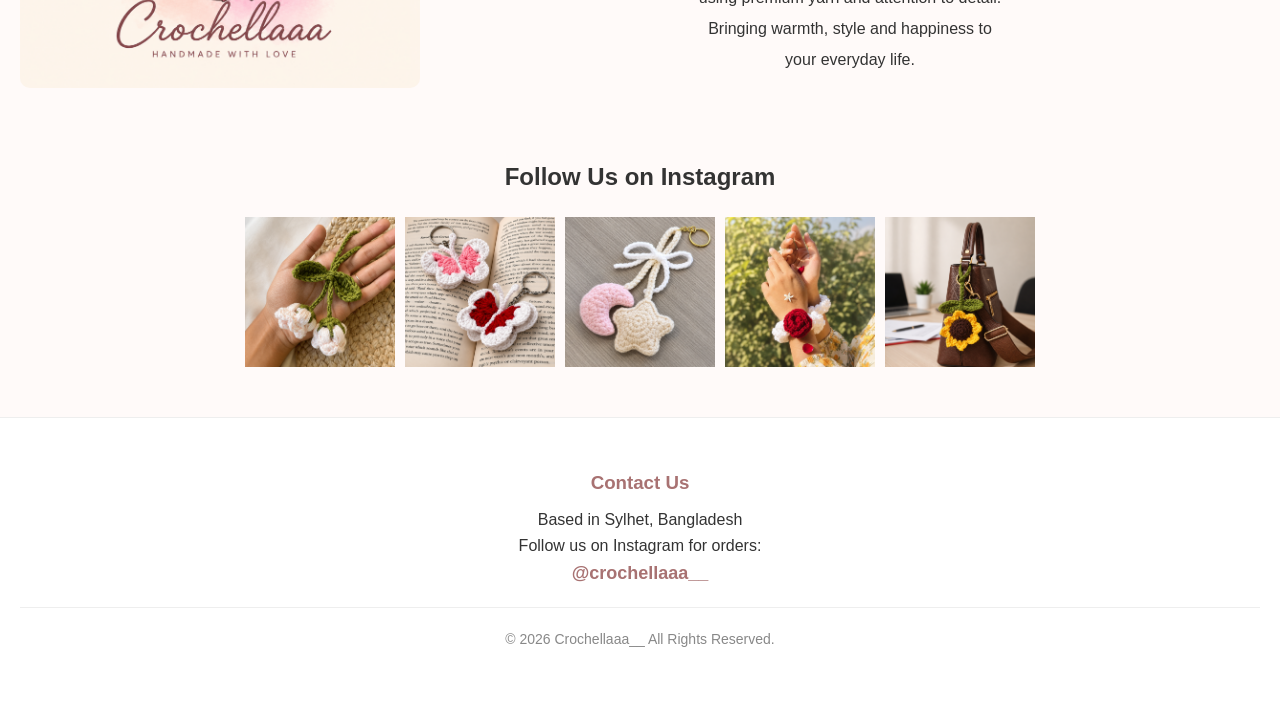
==== commit 79bf3f4d: "Correct capitalization in About Us section" ====
--- a/index.html
+++ b/index.html
@@ -1,4 +1,3 @@
-
 <!DOCTYPE html>
 <html lang="en">
 <head>
@@ -162,7 +161,7 @@
     <img src="images/about.png" alt="About Us" style="width: 100%; max-width: 400px; border-radius: 10px;">
     <div style="flex: 1; min-width: 300px; text-align: center;">
         <h5 style="color: #a87272; font-size: 14px; text-transform: uppercase; margin-bottom: 5px;">About Us</h5>
-        <h2 style="font-size: 24px; margin: 10px 0;">Every Stitch Tells a Story.</h2>
+        <h2 style="font-size: 24px; margin: 10px 0;">Every Stitch Tells A Story</h2>
         <p style="margin: 5px 0;">Our crochet products are carefully handmade</p>
         <p style="margin: 5px 0;">using premium yarn and attention to detail.</p>
         <p style="margin: 5px 0;">Bringing warmth, style and happiness to</p>
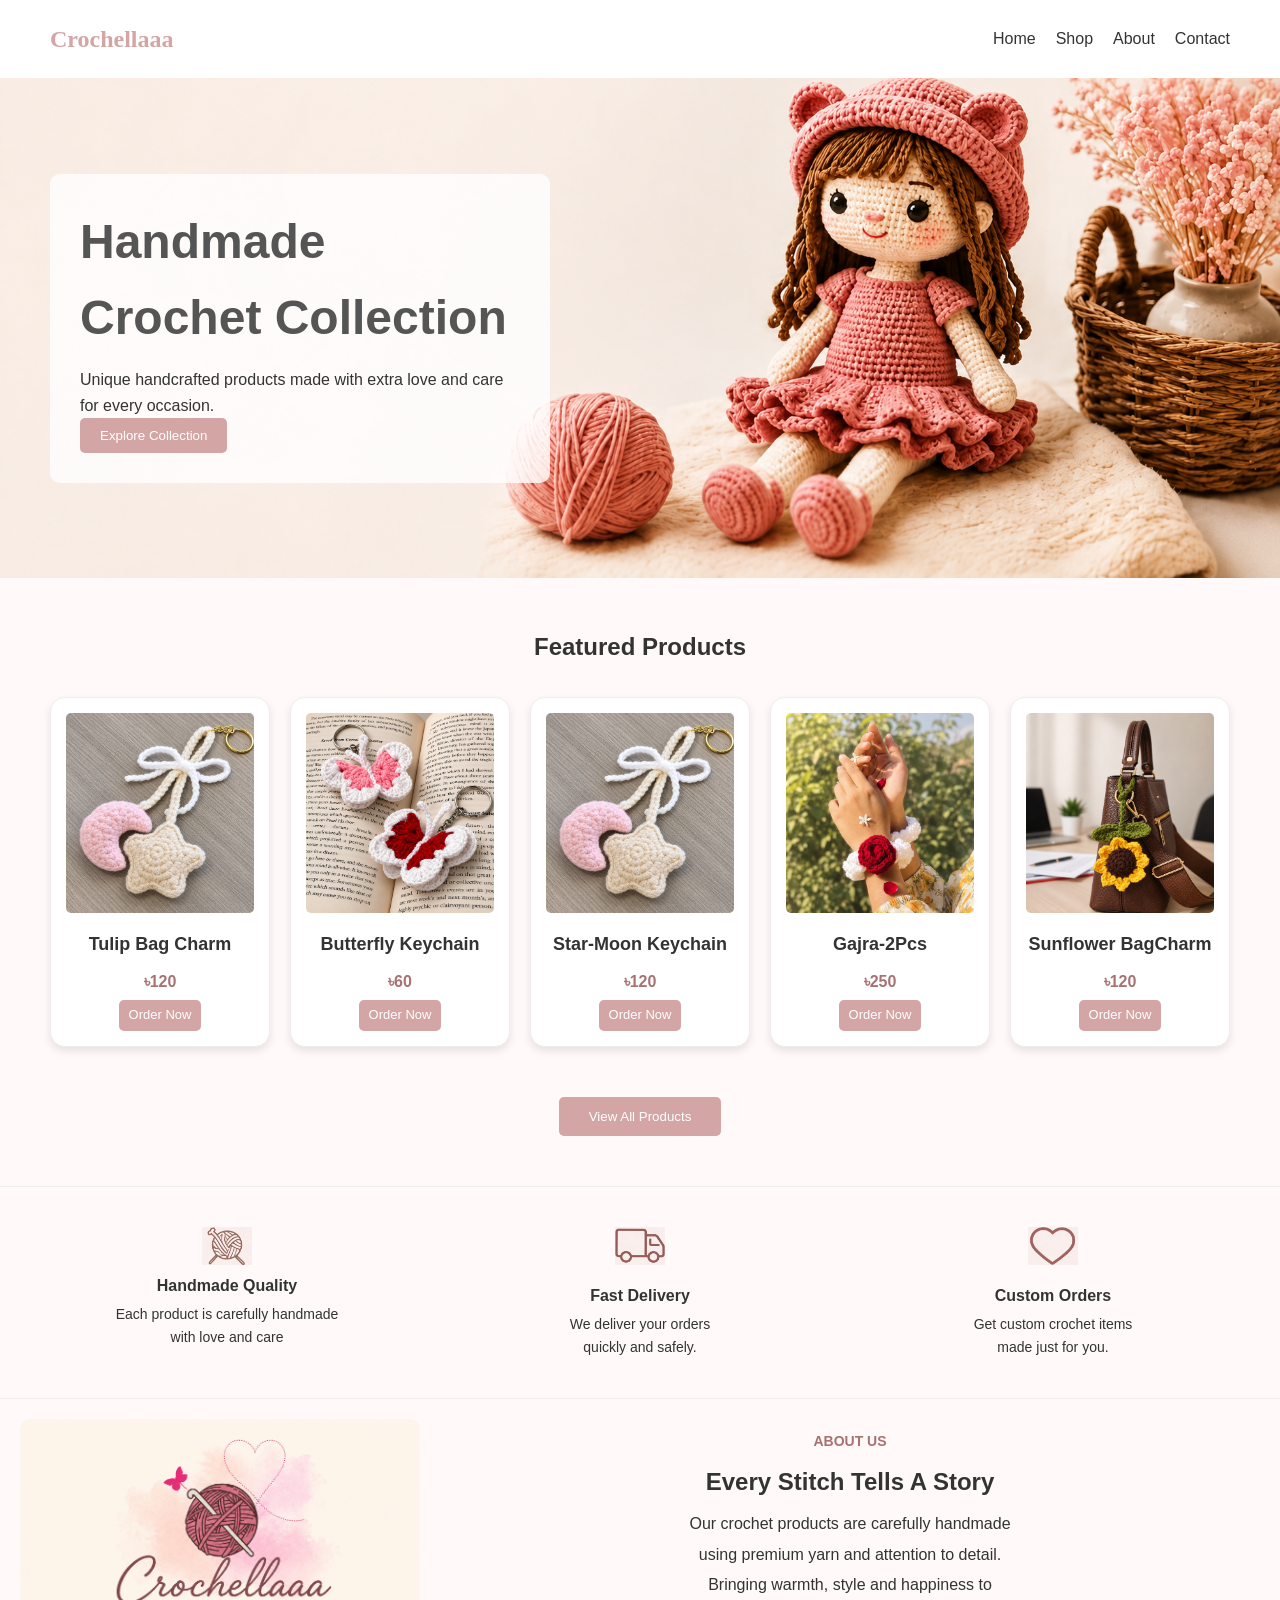
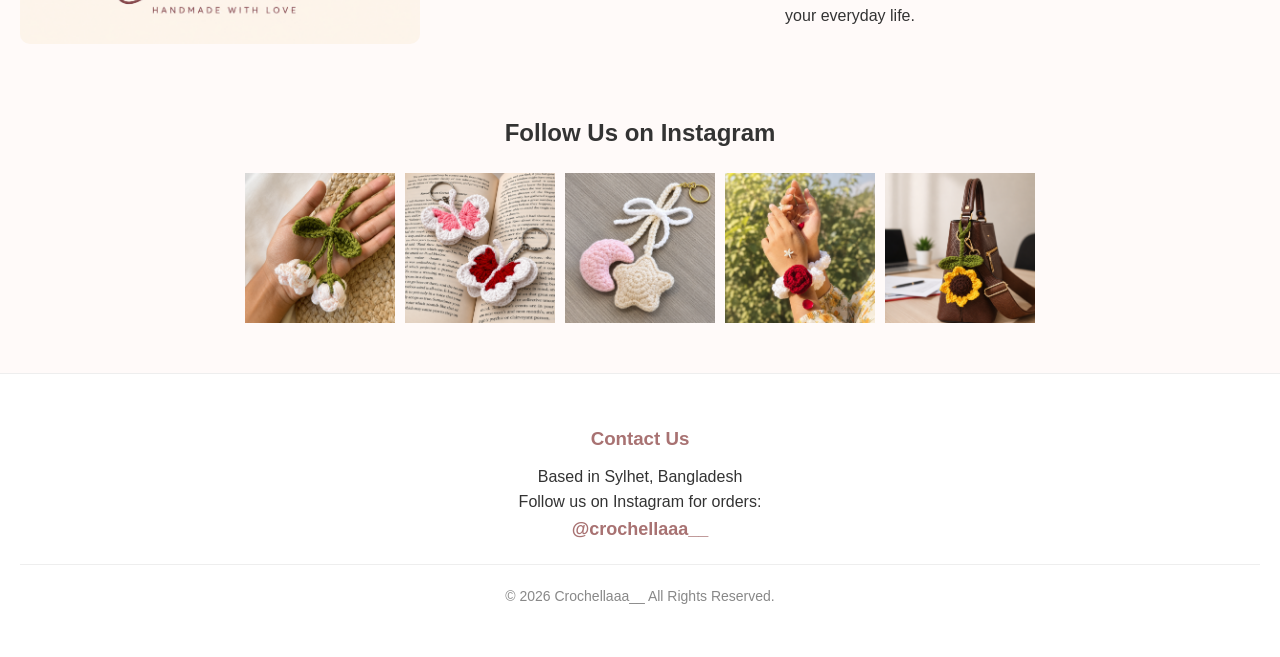
==== commit c5e44560: "Refactor product cards for improved styling and layout" ====
--- a/index.html
+++ b/index.html
@@ -75,51 +75,62 @@
     <section class="featured">
         <h2>Featured Products</h2>
         <div class="product-grid">
-            <div class="product-card">
-                <img src="images/product1.png" alt="Tulip Bag Charm">
+            <div class="product-card" style="border: 1px solid #eee; border-radius: 15px; padding: 15px; text-align: center; box-shadow: 0 4px 8px rgba(0,0,0,0.1);">
+                <a href="product-detail.html?id=3" style="text-decoration: none; color: inherit;">
+                <img src="images/product3.png" alt="Tulip Bag Charm style="width: 100%; border-radius: 10px; aspect-ratio: 1/1; object-fit: cover;">
                 <h3>Tulip Bag Charm</h3>
-                <p>৳120</p>
+                <p style="color: #a87272; font-weight: bold; margin: 5px 0;">৳120</p>
+
                 <a href="https://ig.me/m/crochellaaa__" target="_blank" class="order-btn" style="text-decoration: none; padding: 5px 10px; cursor: pointer; border-radius: 5px; font-size: 13px; background: #d4a5a5; color: white; border: none;">
                     Order Now
                 </a>
             </div>
             <!-- Repeat for other products -->
-             <div class="product-card">
-                <img src="images/product2.png" alt="Butterfly Keychain">
+             <div class="product-card" style="border: 1px solid #eee; border-radius: 15px; padding: 15px; text-align: center; box-shadow: 0 4px 8px rgba(0,0,0,0.1);">
+                <a href="product-detail.html?id=3" style="text-decoration: none; color: inherit;">
+                <img src="images/product2.png" alt="Butterfly Keychain style="width: 100%; border-radius: 10px; aspect-ratio: 1/1; object-fit: cover;">
                 <h3>Butterfly Keychain</h3>
-                <p>৳60</p>
-                <a href="https://ig.me/m/crochellaaa__" target="_blank" class="order-btn" style="text-decoration: none; padding: 5px 10px; cursor: pointer; border-radius: 5px; font-size: 13px; background: #d4a5a5; color: white; border: none;">
-                    Order Now
-                </a>
-            </div>
-
-            <div class="product-card">
-                <img src="images/product3.png" alt="Star-Moon Keychain">
+                <p style="color: #a87272; font-weight: bold; margin: 5px 0;">৳60</p>
+
+                <a href="https://ig.me/m/crochellaaa__" target="_blank" class="order-btn" style="text-decoration: none; padding: 5px 10px; cursor: pointer; border-radius: 5px; font-size: 13px; background: #d4a5a5; color: white; border: none;">
+                    Order Now
+                </a>
+            </div>
+
+            <!-- Product 3 -->
+            <div class="product-card" style="border: 1px solid #eee; border-radius: 15px; padding: 15px; text-align: center; box-shadow: 0 4px 8px rgba(0,0,0,0.1);">
+                <a href="product-detail.html?id=3" style="text-decoration: none; color: inherit;">
+                <img src="images/product3.png" alt="Star-Moon Keychain style="width: 100%; border-radius: 10px; aspect-ratio: 1/1; object-fit: cover;">
                 <h3>Star-Moon Keychain</h3>
-                <p>৳120</p>
-                <a href="https://ig.me/m/crochellaaa__" target="_blank" class="order-btn" style="text-decoration: none; padding: 5px 10px; cursor: pointer; border-radius: 5px; font-size: 13px; background: #d4a5a5; color: white; border: none;">
-                    Order Now
-                </a>
-            </div>
-
-            <div class="product-card">
-                <img src="images/product4.png" alt="Gajra">
+                <p style="color: #a87272; font-weight: bold; margin: 5px 0;">৳120</p>
+
+                <a href="https://ig.me/m/crochellaaa__" target="_blank" class="order-btn" style="text-decoration: none; padding: 5px 10px; cursor: pointer; border-radius: 5px; font-size: 13px; background: #d4a5a5; color: white; border: none;">
+                    Order Now
+                </a>
+            </div>
+
+            <!-- Product 4 -->
+            <div class="product-card" style="border: 1px solid #eee; border-radius: 15px; padding: 15px; text-align: center; box-shadow: 0 4px 8px rgba(0,0,0,0.1);">
+                <a href="product-detail.html?id=4" style="text-decoration: none; color: inherit;">
+                <img src="images/product4.png" alt="Gajra style="width: 100%; border-radius: 10px; aspect-ratio: 1/1; object-fit: cover;">
                 <h3>Gajra-2Pcs</h3>
-                <p>৳250</p>
-                <a href="https://ig.me/m/crochellaaa__" target="_blank" class="order-btn" style="text-decoration: none; padding: 5px 10px; cursor: pointer; border-radius: 5px; font-size: 13px; background: #d4a5a5; color: white; border: none;">
-                    Order Now
-                </a>
-            </div>
-
-            <div class="product-card">
-                <img src="images/product5.png" alt="Sunflower Bag Charm">
+                <p style="color: #a87272; font-weight: bold; margin: 5px 0;">৳250</p>
+
+                <a href="https://ig.me/m/crochellaaa__" target="_blank" class="order-btn" style="text-decoration: none; padding: 5px 10px; cursor: pointer; border-radius: 5px; font-size: 13px; background: #d4a5a5; color: white; border: none;">
+                    Order Now
+                </a>
+            </div>
+
+            <!-- Product 5 -->
+            <div class="product-card" style="border: 1px solid #eee; border-radius: 15px; padding: 15px; text-align: center; box-shadow: 0 4px 8px rgba(0,0,0,0.1);">
+                <a href="product-detail.html?id=5" style="text-decoration: none; color: inherit;">
+                <img src="images/product5.png" alt="Sunflower BagCharm style="width: 100%; border-radius: 10px; aspect-ratio: 1/1; object-fit: cover;">
                 <h3>Sunflower BagCharm</h3>
-                <p>৳120</p>
-                <a href="https://ig.me/m/crochellaaa__" target="_blank" class="order-btn" style="text-decoration: none; padding: 5px 10px; cursor: pointer; border-radius: 5px; font-size: 13px; background: #d4a5a5; color: white; border: none;">
-                    Order Now
-                </a>
-            </div>
-
+                <p style="color: #a87272; font-weight: bold; margin: 5px 0;">৳120</p>
+                <a href="https://ig.me/m/crochellaaa__" target="_blank" class="order-btn" style="text-decoration: none; padding: 5px 10px; cursor: pointer; border-radius: 5px; font-size: 13px; background: #d4a5a5; color: white; border: none;">
+                    Order Now
+                </a>
+            </div>
             
         </div>
     </section>
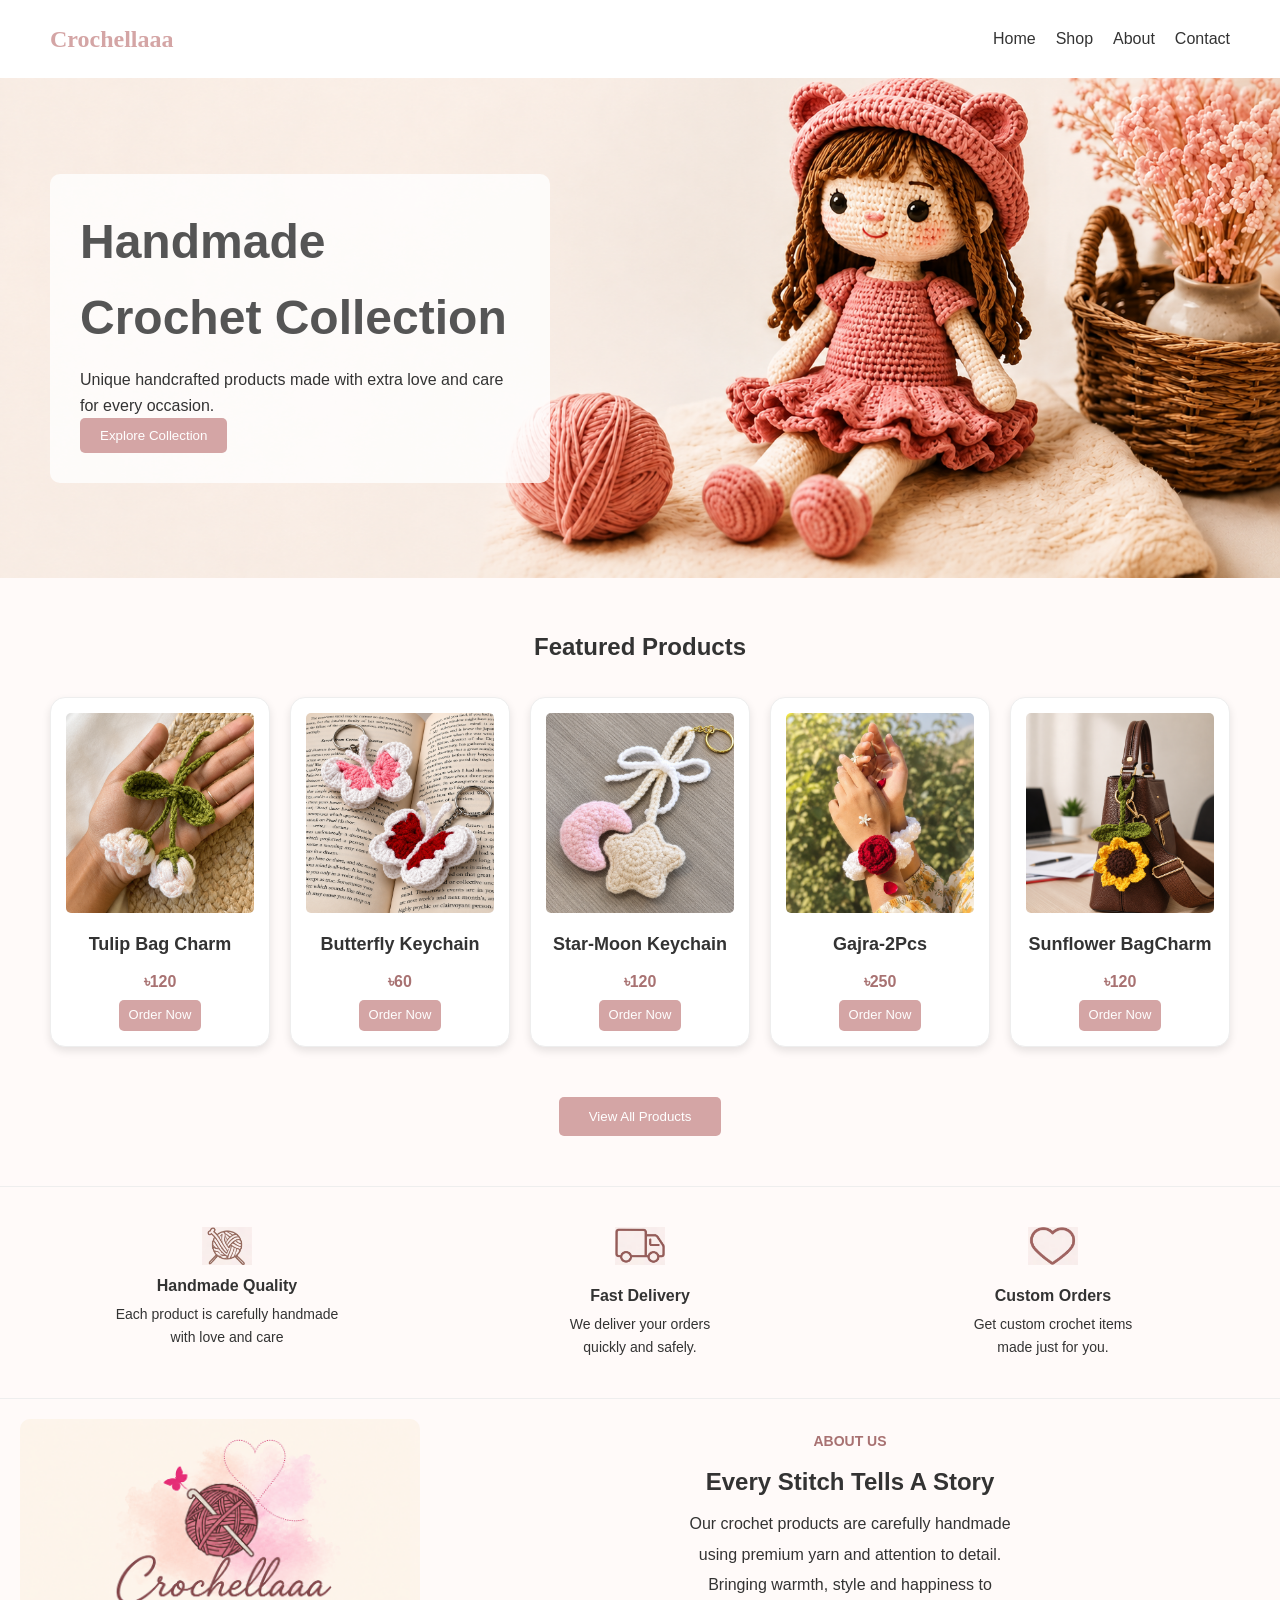
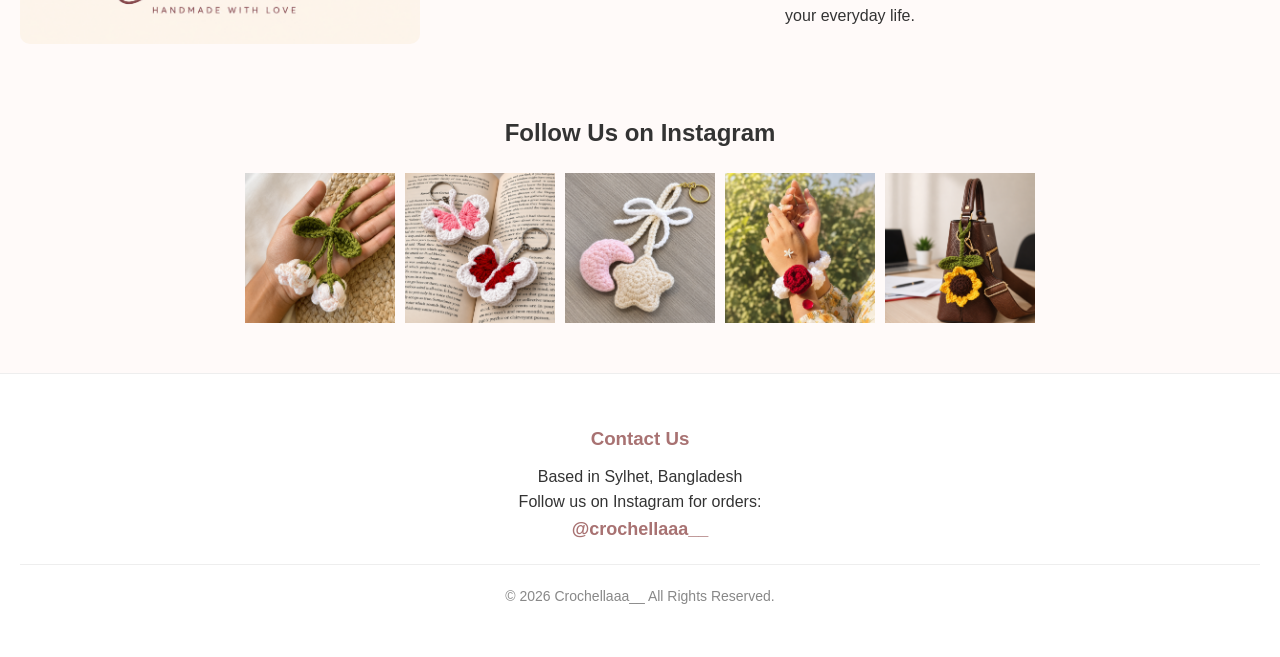
==== commit df01176f: "Update product links and images in index.html" ====
--- a/index.html
+++ b/index.html
@@ -76,8 +76,8 @@
         <h2>Featured Products</h2>
         <div class="product-grid">
             <div class="product-card" style="border: 1px solid #eee; border-radius: 15px; padding: 15px; text-align: center; box-shadow: 0 4px 8px rgba(0,0,0,0.1);">
-                <a href="product-detail.html?id=3" style="text-decoration: none; color: inherit;">
-                <img src="images/product3.png" alt="Tulip Bag Charm style="width: 100%; border-radius: 10px; aspect-ratio: 1/1; object-fit: cover;">
+                <a href="product-detail.html?id=1" style="text-decoration: none; color: inherit;">
+                <img src="images/product1.png" alt="Tulip Bag Charm style="width: 100%; border-radius: 10px; aspect-ratio: 1/1; object-fit: cover;">
                 <h3>Tulip Bag Charm</h3>
                 <p style="color: #a87272; font-weight: bold; margin: 5px 0;">৳120</p>
 
@@ -87,7 +87,7 @@
             </div>
             <!-- Repeat for other products -->
              <div class="product-card" style="border: 1px solid #eee; border-radius: 15px; padding: 15px; text-align: center; box-shadow: 0 4px 8px rgba(0,0,0,0.1);">
-                <a href="product-detail.html?id=3" style="text-decoration: none; color: inherit;">
+                <a href="product-detail.html?id=2" style="text-decoration: none; color: inherit;">
                 <img src="images/product2.png" alt="Butterfly Keychain style="width: 100%; border-radius: 10px; aspect-ratio: 1/1; object-fit: cover;">
                 <h3>Butterfly Keychain</h3>
                 <p style="color: #a87272; font-weight: bold; margin: 5px 0;">৳60</p>
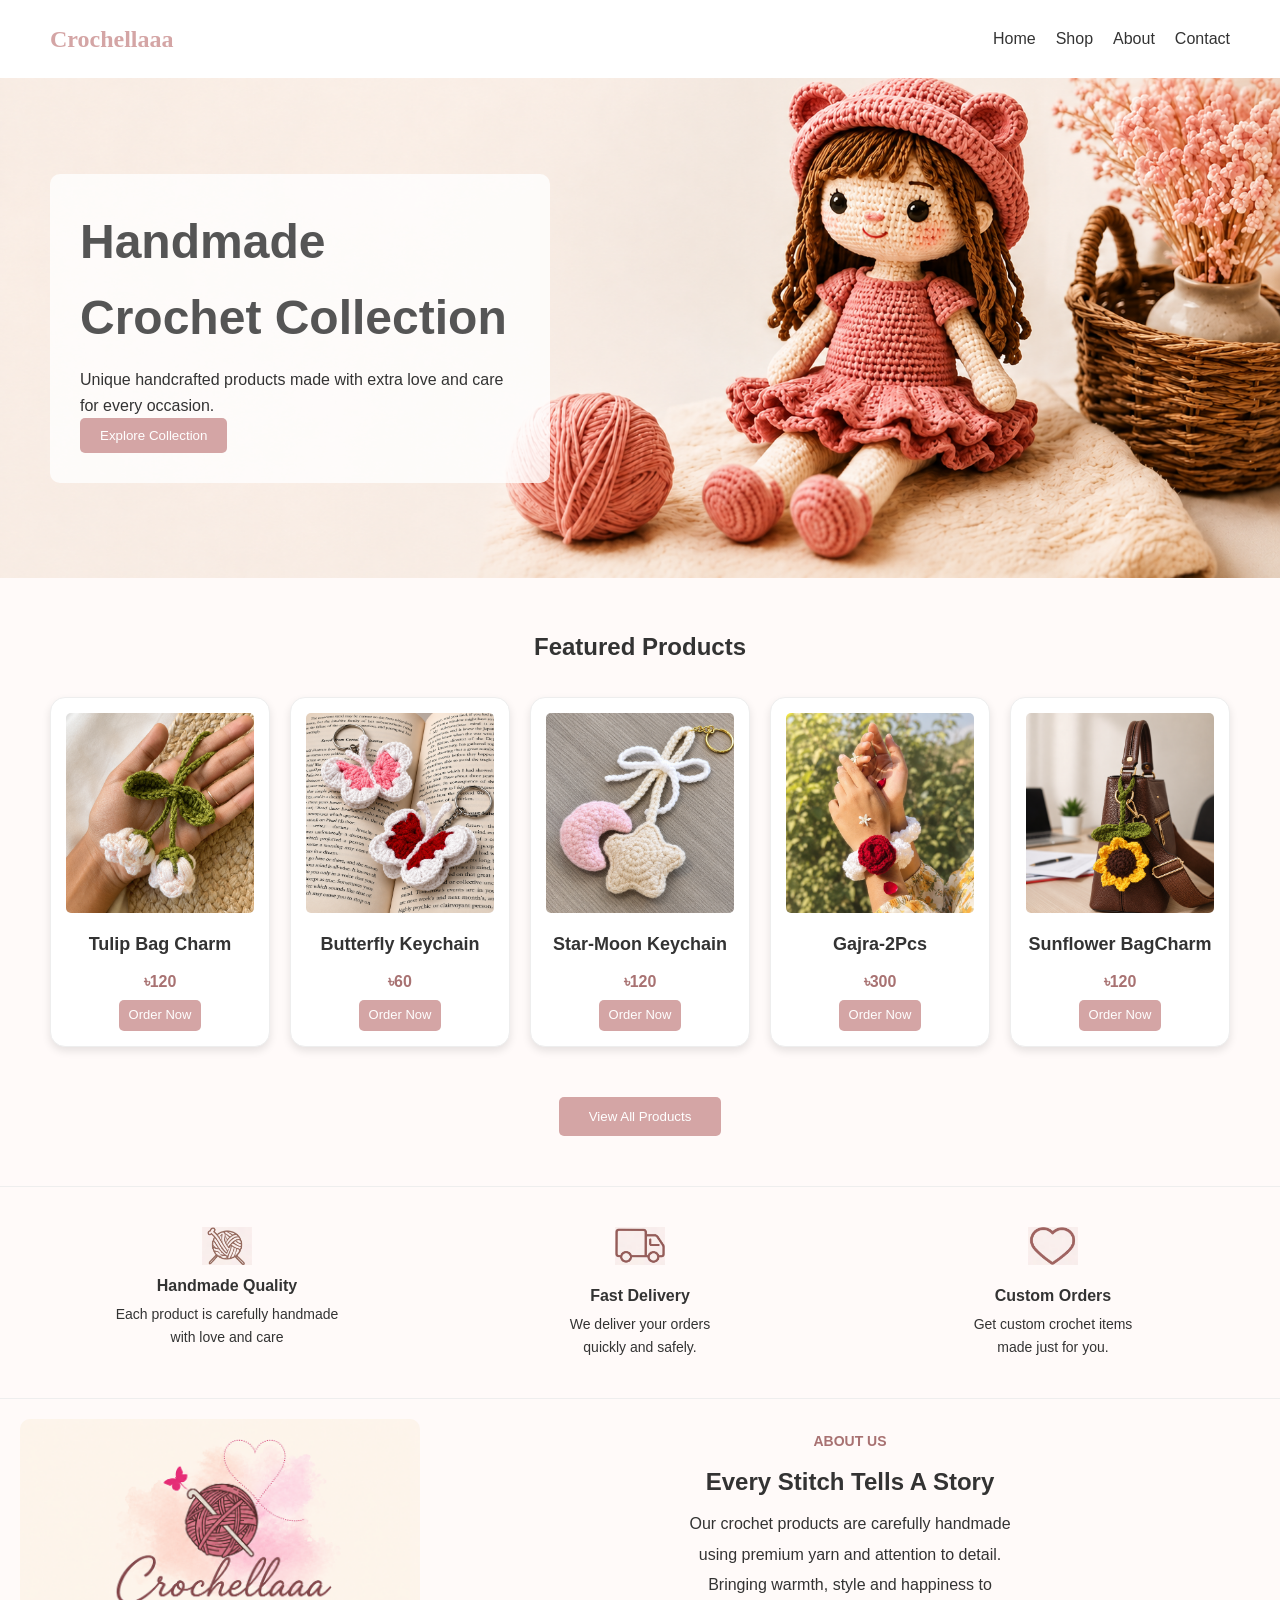
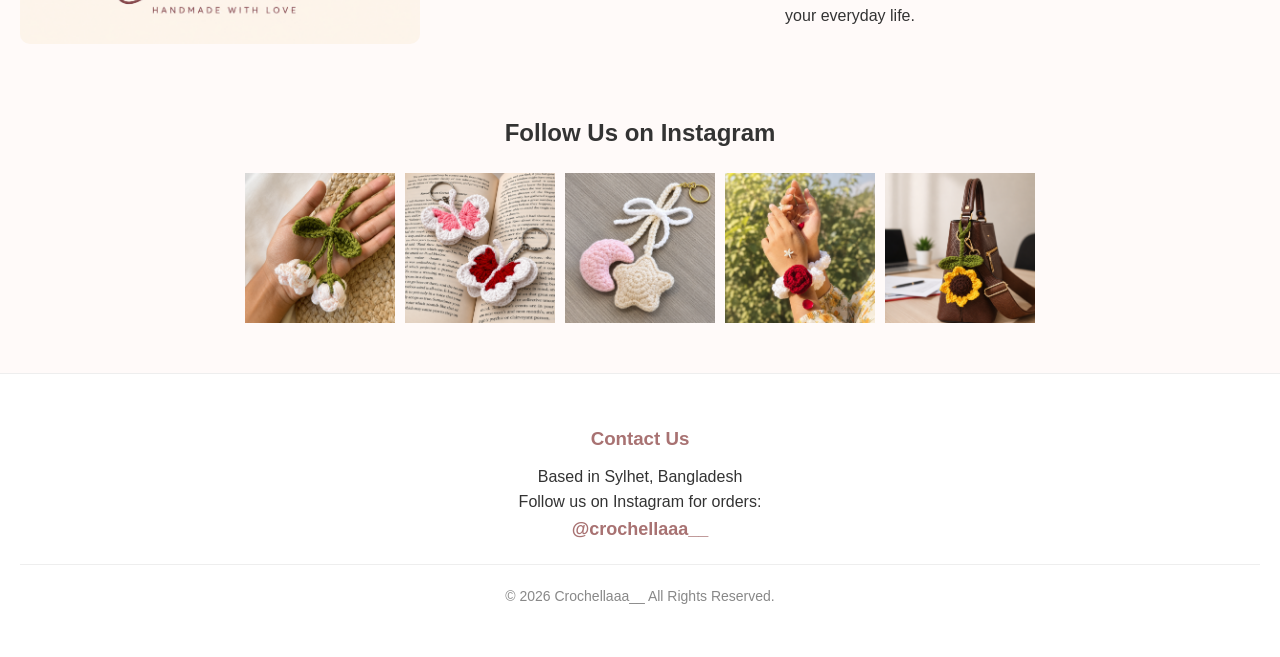
==== commit a4edc928: "Update product price from ৳250 to ৳300" ====
--- a/index.html
+++ b/index.html
@@ -114,7 +114,7 @@
                 <a href="product-detail.html?id=4" style="text-decoration: none; color: inherit;">
                 <img src="images/product4.png" alt="Gajra style="width: 100%; border-radius: 10px; aspect-ratio: 1/1; object-fit: cover;">
                 <h3>Gajra-2Pcs</h3>
-                <p style="color: #a87272; font-weight: bold; margin: 5px 0;">৳250</p>
+                <p style="color: #a87272; font-weight: bold; margin: 5px 0;">৳300</p>
 
                 <a href="https://ig.me/m/crochellaaa__" target="_blank" class="order-btn" style="text-decoration: none; padding: 5px 10px; cursor: pointer; border-radius: 5px; font-size: 13px; background: #d4a5a5; color: white; border: none;">
                     Order Now
